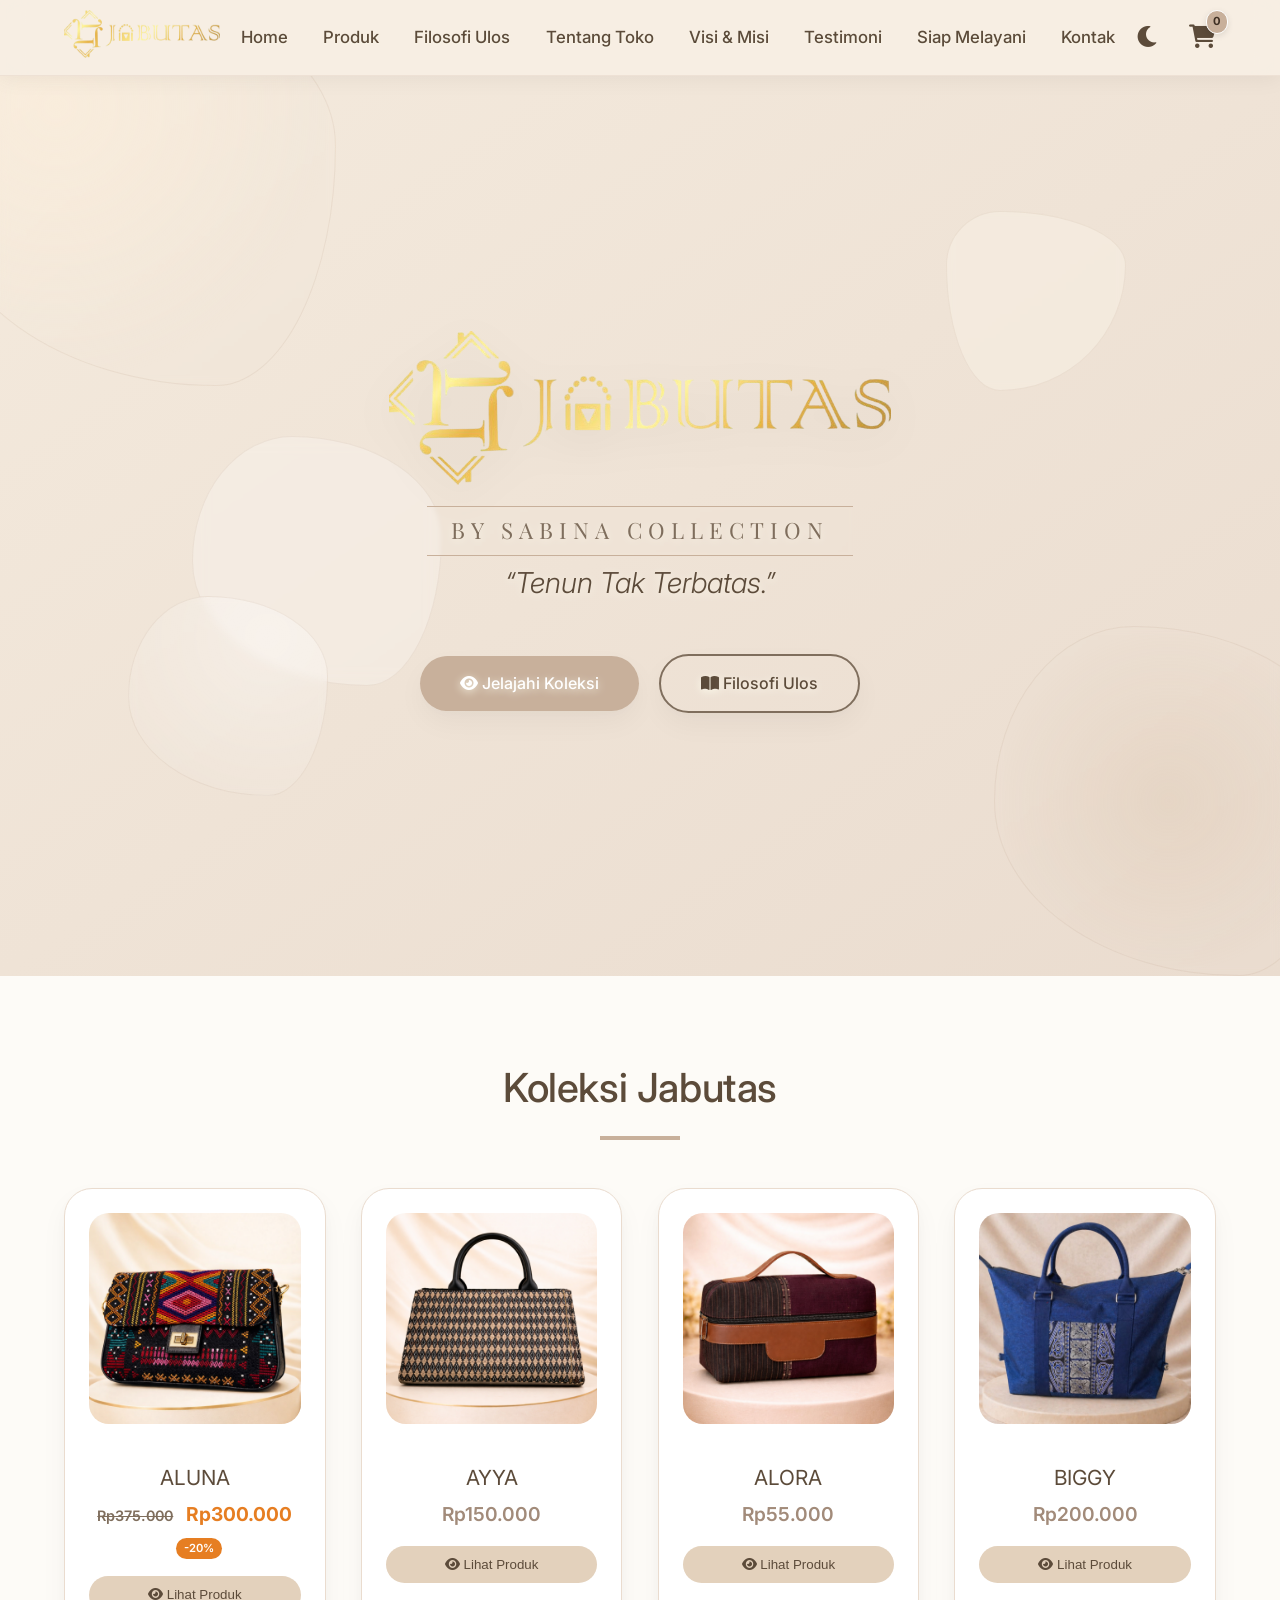
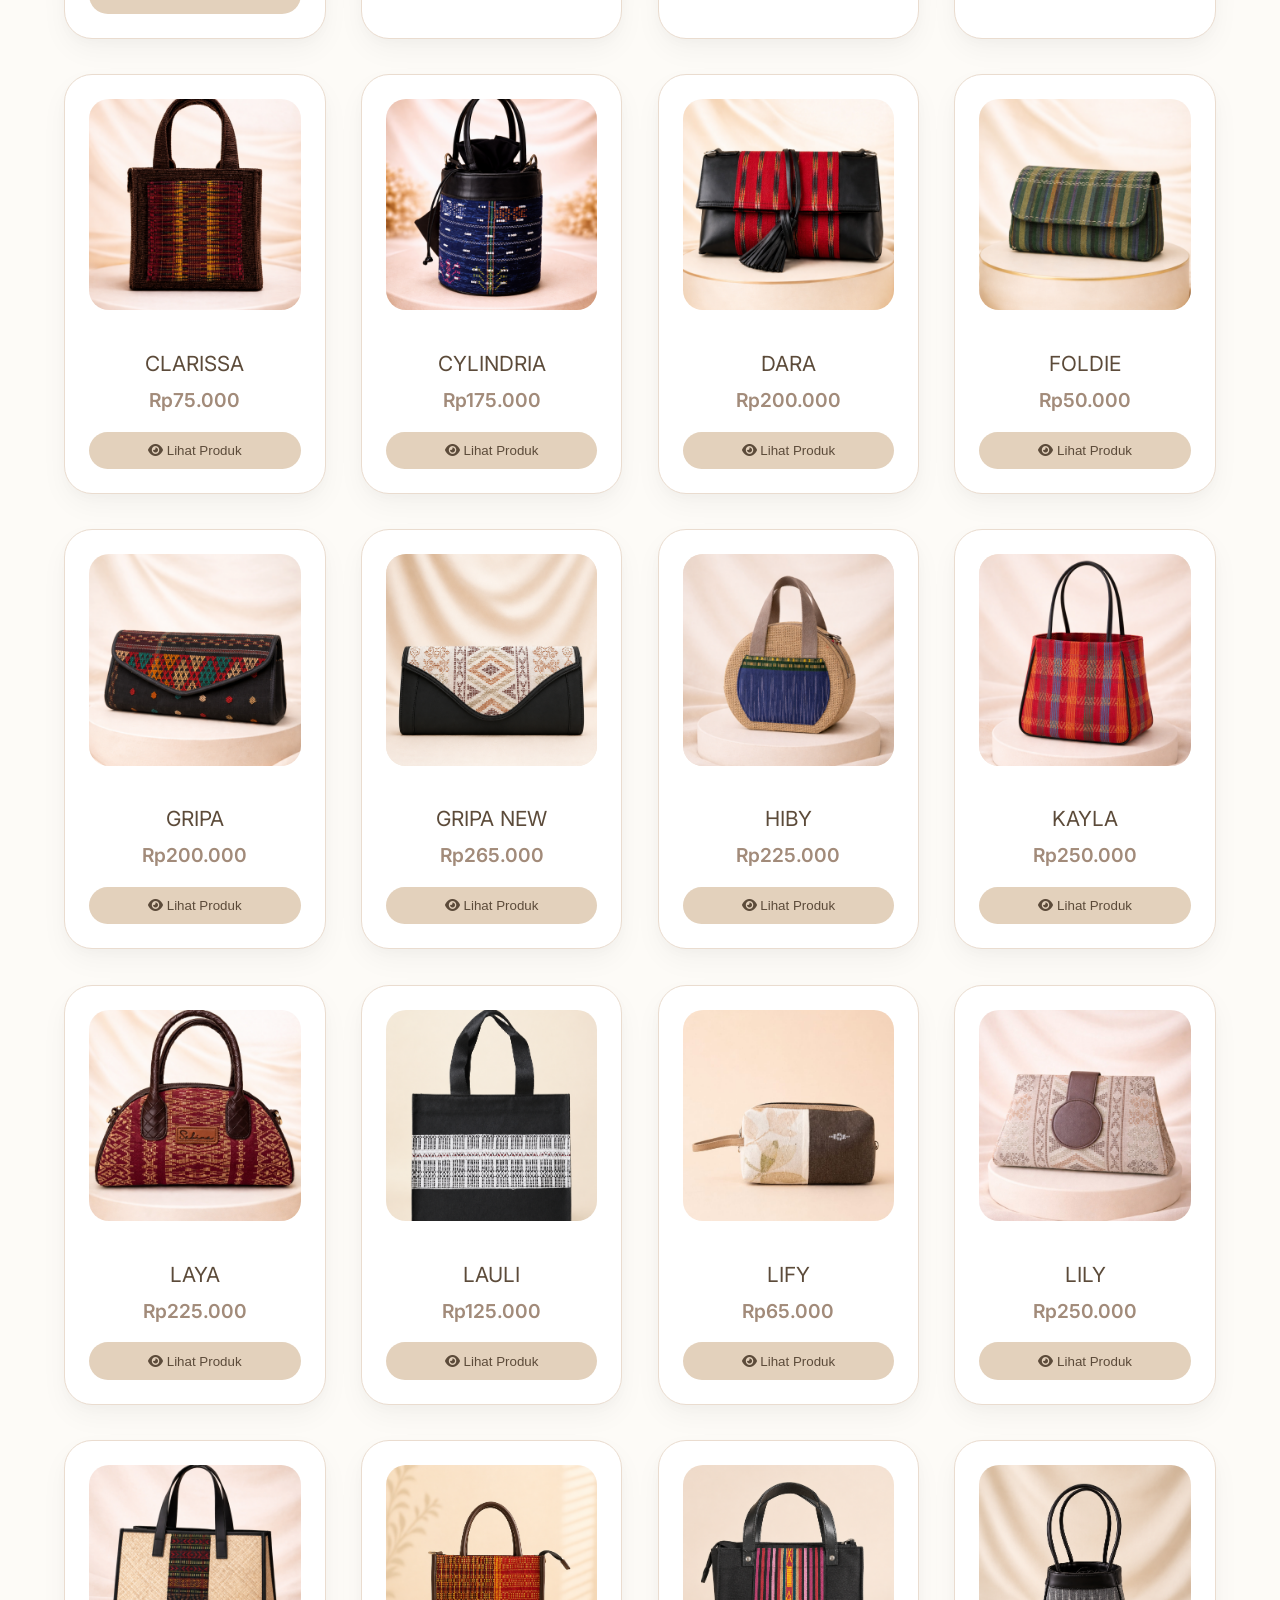
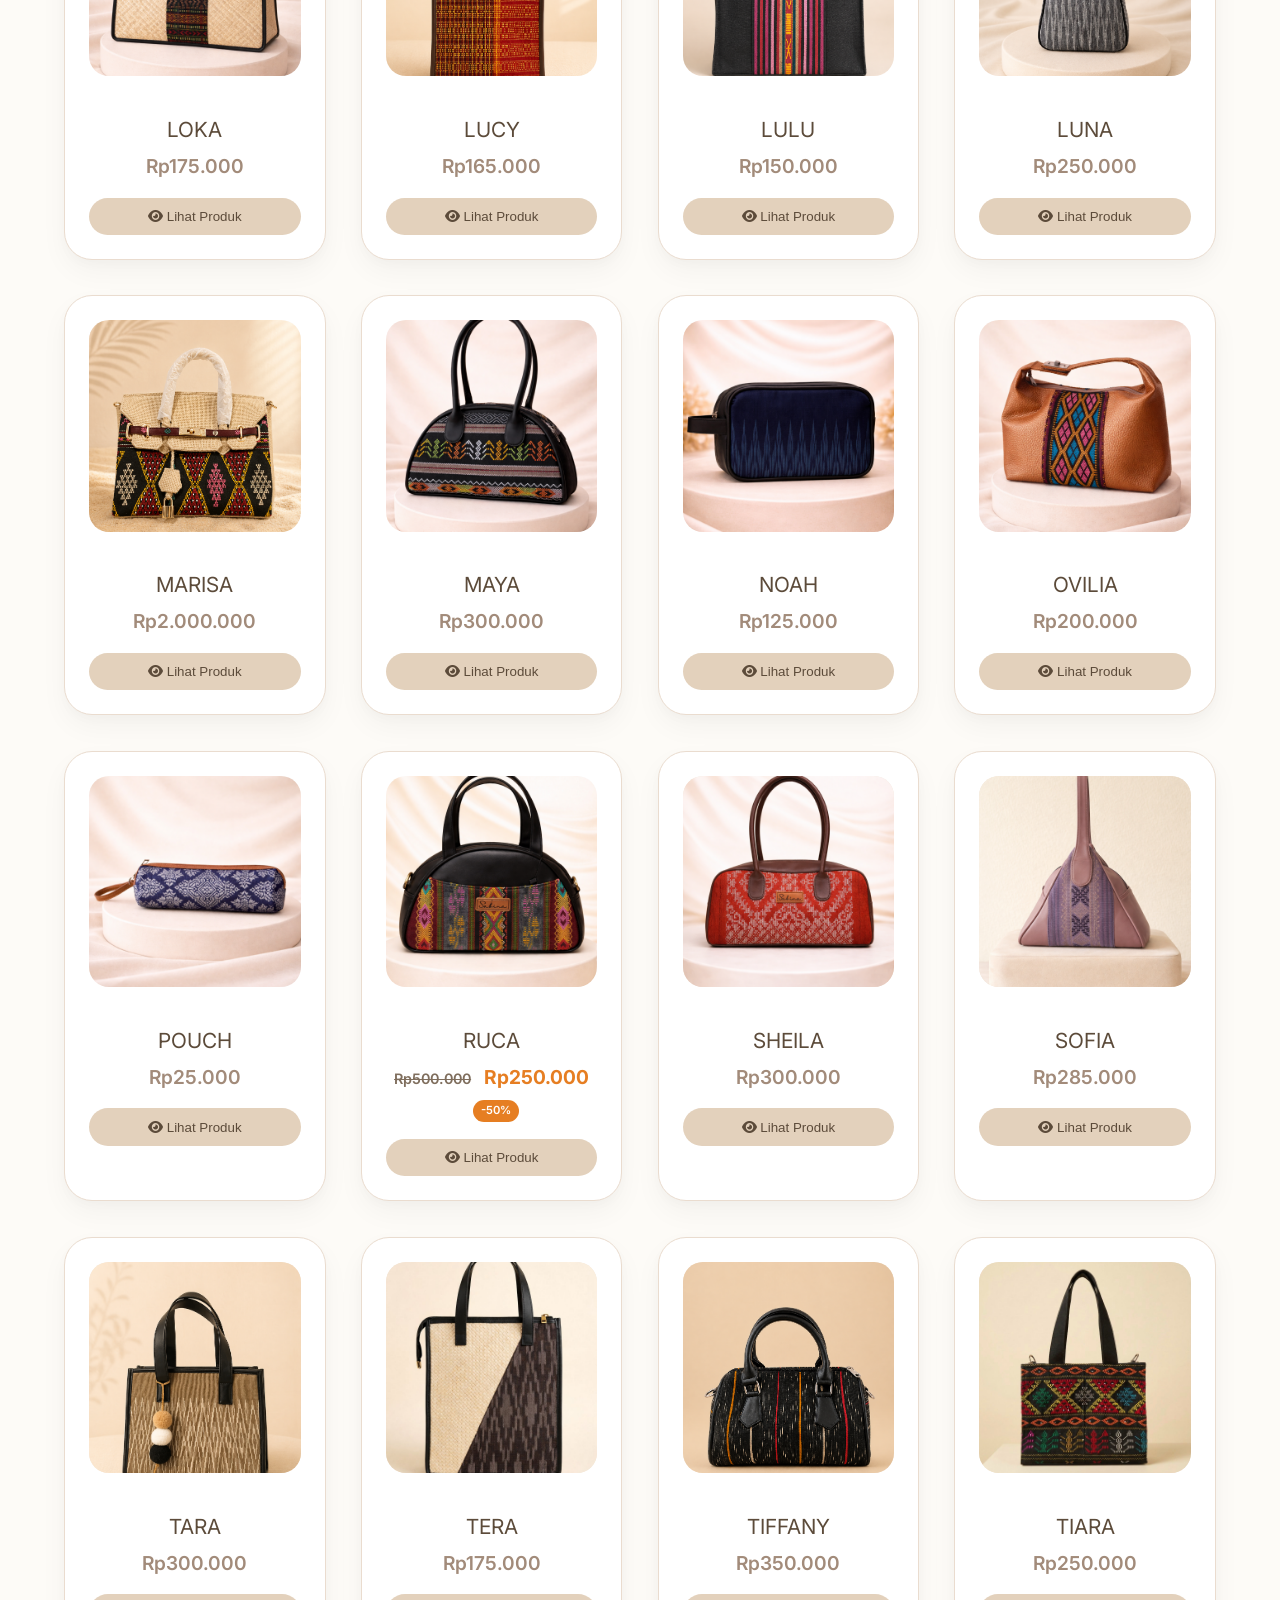
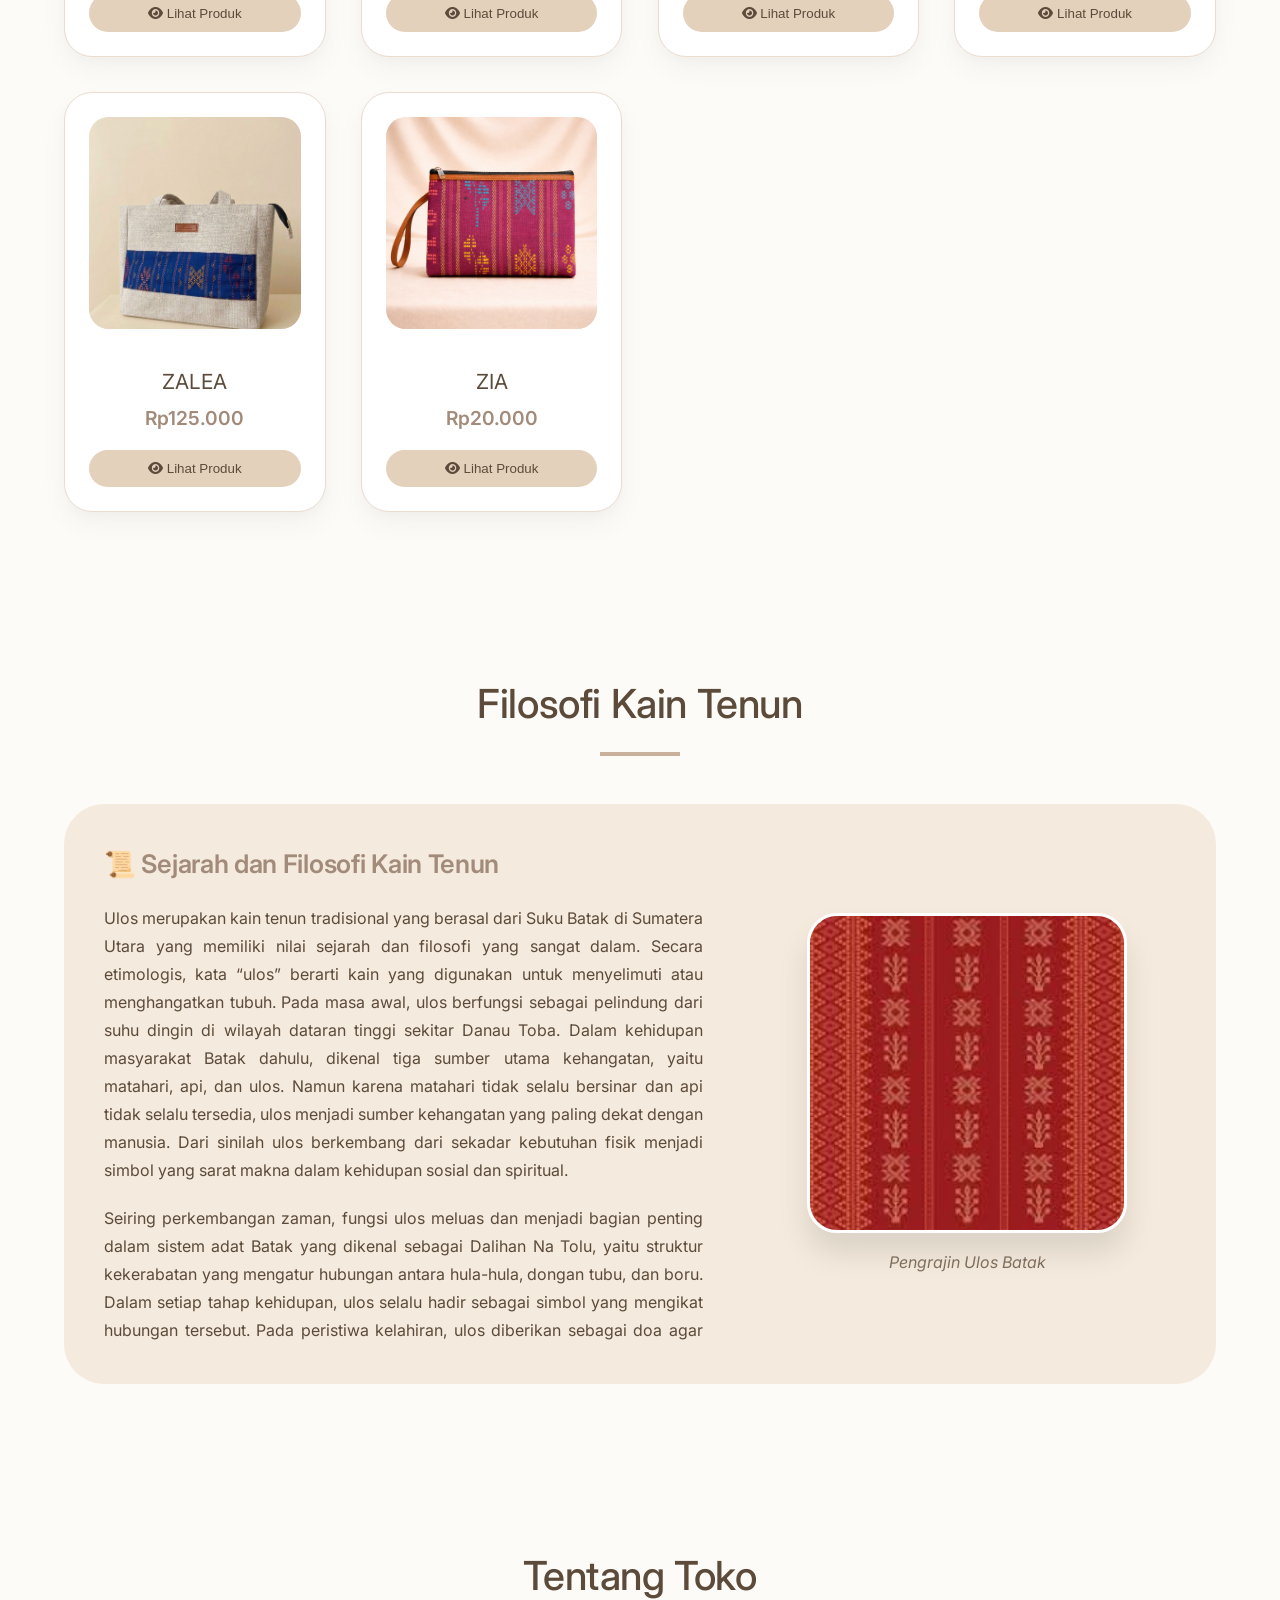
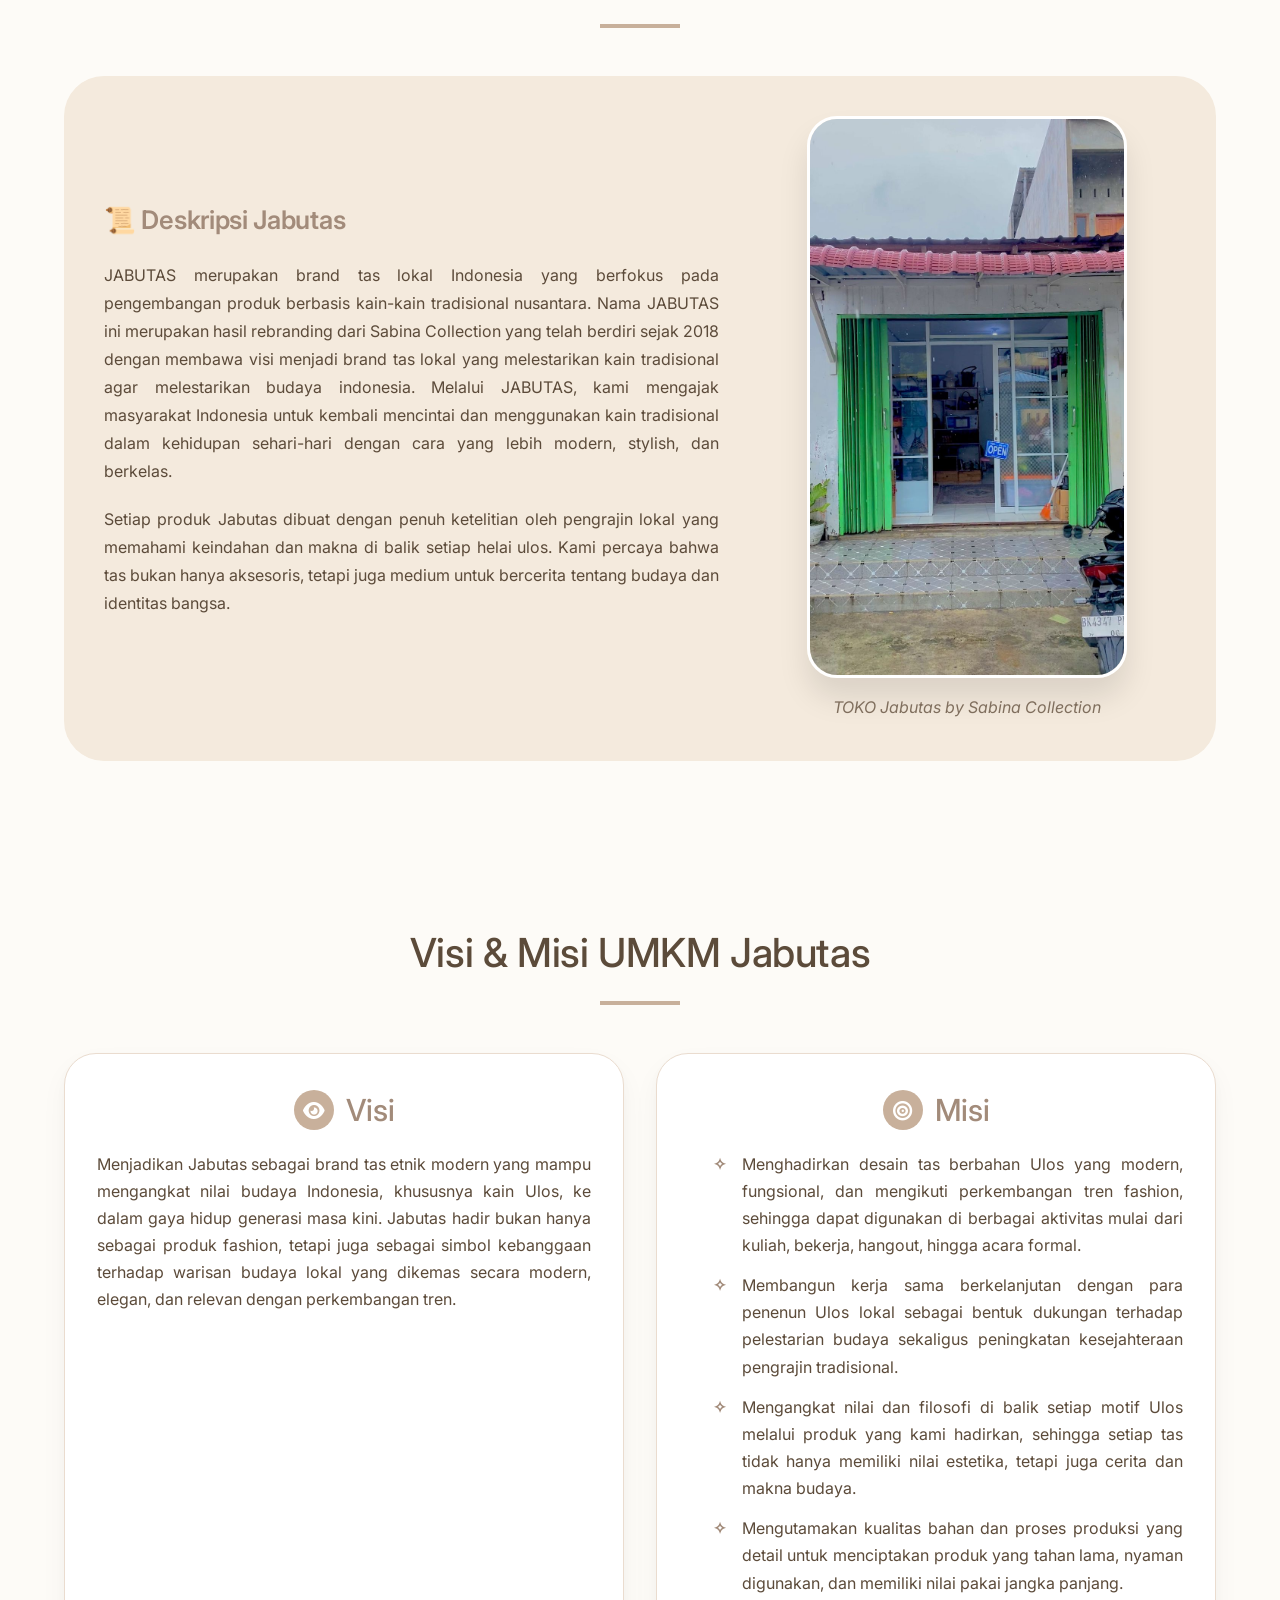
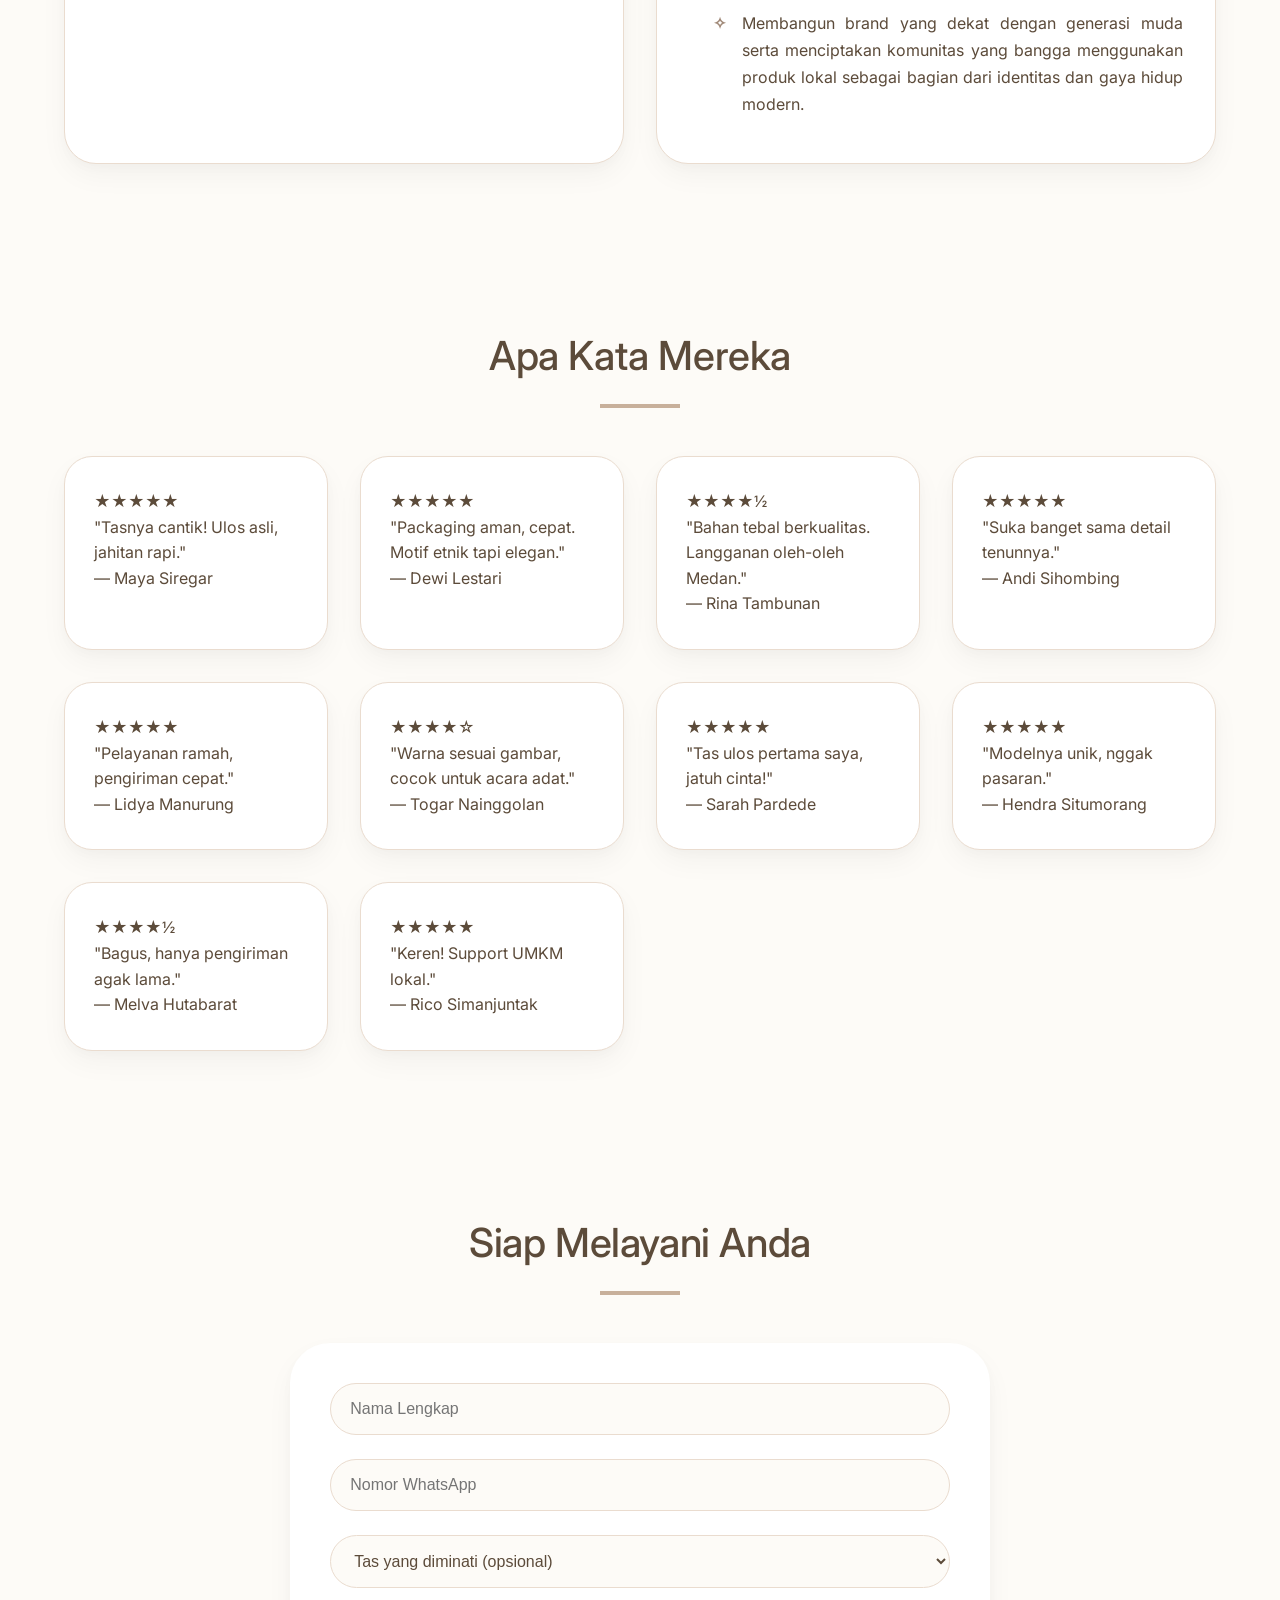
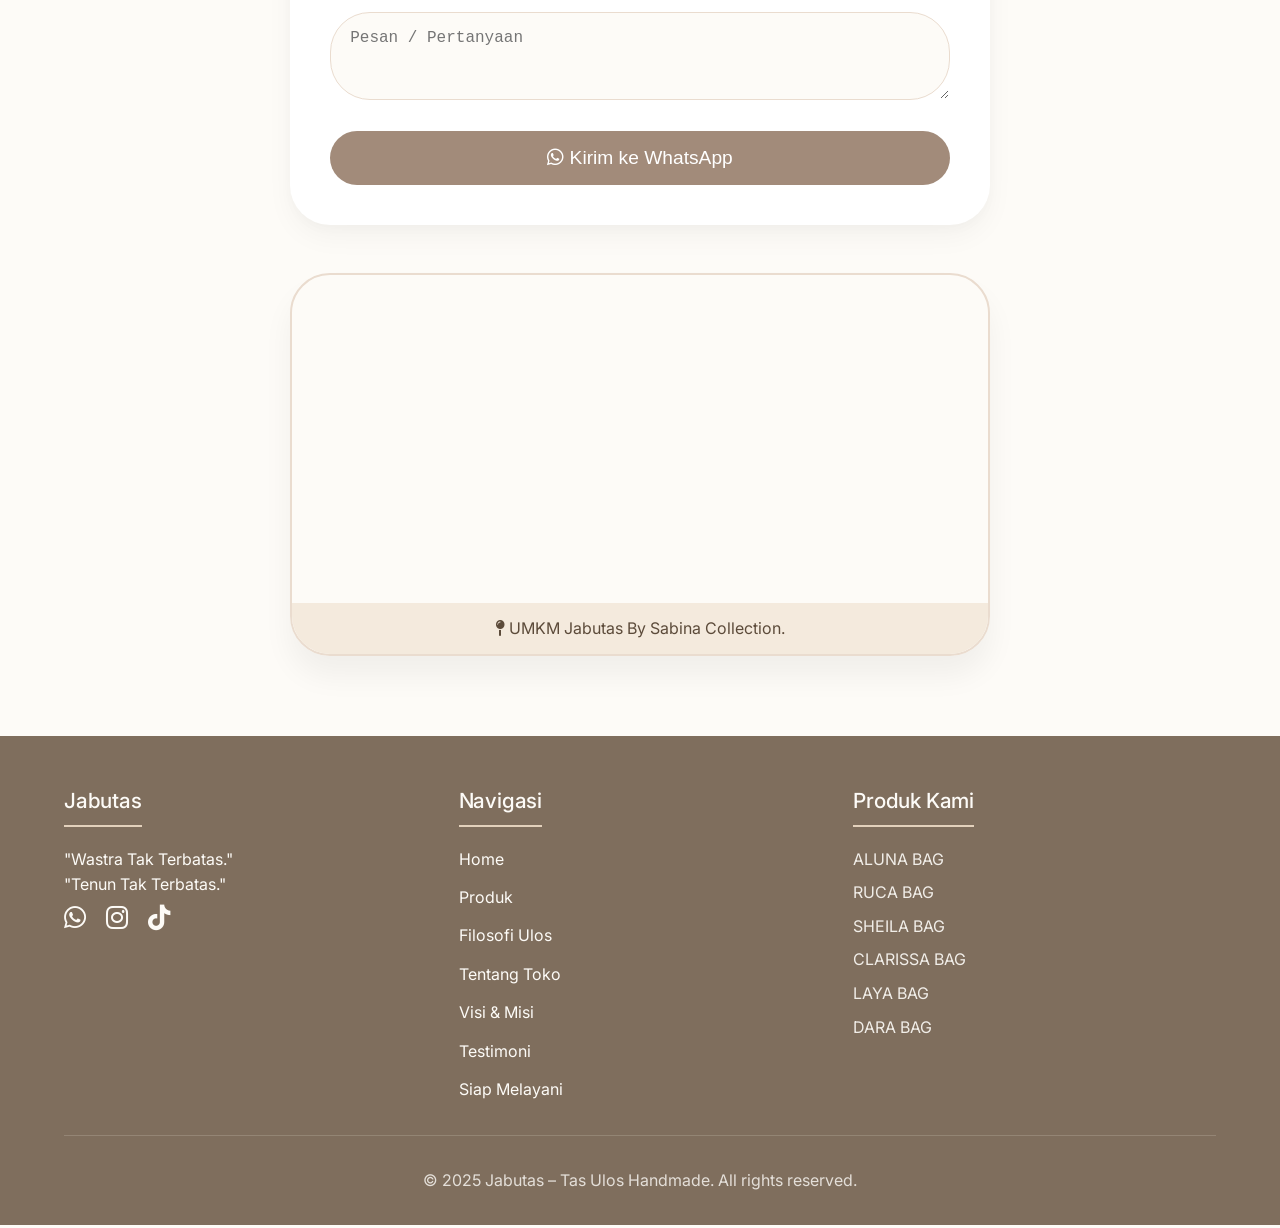
==== index.html @ 23910cba "perubahan ke2" ====
<!DOCTYPE html>
<html lang="id">
<head>
    <meta charset="UTF-8">
    <meta name="viewport" content="width=device-width, initial-scale=1.0, maximum-scale=1.0, user-scalable=yes">
    <title>Jabutas · Tas Ulos Handmade</title>
    <!-- Font Awesome & Google Font -->
    <link rel="stylesheet" href="https://cdnjs.cloudflare.com/ajax/libs/font-awesome/6.0.0-beta3/css/all.min.css">
    <link href="https://fonts.googleapis.com/css2?family=Inter:wght@300;400;500;600;700&family=Playfair+Display:ital@0;1&display=swap" rel="stylesheet">
    <link rel="stylesheet" href="style.css">
</head>
<body>


<nav class="navbar">
    <div class="logo"><img src="LogoJabutas.png" alt="Jabutas Logo" class="logo-img"></div>
    <ul class="nav-menu" id="navMenu">
        <li><a href="#home">Home</a></li>
        <li><a href="#produk">Produk</a></li>
        <li><a href="#tentang">Filosofi Ulos</a></li>
        <li><a href="#toko">Tentang Toko</a></li>
        <li><a href="#visimisi">Visi & Misi</a></li>
        <li><a href="#rating">Testimoni</a></li>
        <li><a href="#layani">Siap Melayani</a></li>
        <li><a href="#kontak">Kontak</a></li>
    </ul>
    <div class="nav-icons">
        <div class="theme-toggle" id="themeToggle"><i class="fas fa-moon"></i></div>
        <div class="cart-icon" id="cartIcon"><i class="fas fa-shopping-cart"></i><span id="cart-count">0</span></div>
        <div class="hamburger" id="hamburger"><i class="fas fa-bars"></i></div>
    </div>
</nav>

<!-- CART PANEL -->
<div class="cart-panel" id="cartPanel">
    <div class="cart-header"><h2>Keranjang</h2><button class="close-cart" id="closeCartBtn">&times;</button></div>
    <ul class="cart-items" id="cartItemsList"></ul>
    <div class="cart-total">Total: <span id="cartTotalPrice">Rp0</span></div>
    <button class="btn-wa" id="whatsappOrderBtn" style="background:#25D366; width:100%; padding:1rem; border:none; border-radius:50px; margin-top:1rem; color:white;"><i class="fab fa-whatsapp"></i> Pesan via WhatsApp</button>
</div>

<!-- MODAL -->
<div class="modal" id="productModal">
    <div class="modal-content">
        <span class="modal-close" id="closeModalBtn">&times;</span>
        <div class="gallery-container">
            <img id="modalImage" class="modal-img" src="" alt="produk">
            <button class="gallery-nav gallery-prev" id="galleryPrev"><i class="fas fa-chevron-left"></i></button>
            <button class="gallery-nav gallery-next" id="galleryNext"><i class="fas fa-chevron-right"></i></button>
        </div>
        <div class="gallery-dots" id="galleryDots"></div>
        <h3 id="modalName"></h3>
        <div id="modalPriceContainer" style="margin: 0.5rem 0 0.2rem;"></div>
        <p><i class="fas fa-tag"></i> Berkelas Tanpa Batas.</p>
        <div class="quantity-selector">
            <button class="qty-btn" id="qtyMinus"><i class="fas fa-minus"></i></button>
            <input type="number" id="modalQty" value="1" min="1" readonly>
            <button class="qty-btn" id="qtyPlus"><i class="fas fa-plus"></i></button>
        </div>
        <button class="btn" id="modalAddToCart" style="width:100%"><i class="fas fa-cart-plus"></i> Tambahkan ke Keranjang</button>
        <div class="modal-marketplace">
            <a href="#" target="_blank" class="market-icon" id="modalWa"><i class="fab fa-whatsapp"></i> WA</a>
            <a href="#" target="_blank" class="market-icon" id="modalShopee"><i class="fab fa-shopee"></i> Shopee</a>
            <a href="#" target="_blank" class="market-icon" id="modalTiktok"><i class="fab fa-tiktok"></i> TikTok</a>
        </div>
    </div>
</div>

<!-- HERO -->
<section id="home" class="hero">
    <div class="hero-bg-animation">
        <div class="floating-shape shape1"></div><div class="floating-shape shape2"></div><div class="floating-shape shape3"></div><div class="floating-shape shape4"></div><div class="floating-shape shape5"></div>
    </div>
    <div class="hero-content fade-in visible">
        <img src="LogoJabutas.png" alt="Jabutas Logo" class="hero-logo">
        <div class="hero-subtitle">BY Sabina Collection</div>
        <p>“Tenun Tak Terbatas.”</p>
        <div>
            <a href="#produk" class="btn"><i class="fas fa-eye"></i> Jelajahi Koleksi</a>
            <a href="#tentang" class="btn btn-outline"><i class="fas fa-book-open"></i> Filosofi Ulos</a>
        </div>
    </div>
</section>

<!-- PRODUK -->
<section id="produk" class="section">
    <h2 class="section-title fade-in">Koleksi Jabutas</h2>
    <div class="product-grid" id="productGrid"></div>
</section>

<!-- FILOSOFI ULOS -->
<section id="tentang" class="section">
    <h2 class="section-title fade-in">Filosofi Kain Tenun</h2>
    <div class="warisan-flex fade-in">
        <div class="warisan-text ulos-heritage">
            <h3>📜 Sejarah dan Filosofi Kain Tenun</h3>
            <p>Ulos merupakan kain tenun tradisional yang berasal dari Suku Batak di Sumatera Utara yang memiliki nilai sejarah dan filosofi yang sangat dalam. Secara etimologis, kata “ulos” berarti kain yang digunakan untuk menyelimuti atau menghangatkan tubuh. Pada masa awal, ulos berfungsi sebagai pelindung dari suhu dingin di wilayah dataran tinggi sekitar Danau Toba. Dalam kehidupan masyarakat Batak dahulu, dikenal tiga sumber utama kehangatan, yaitu matahari, api, dan ulos. Namun karena matahari tidak selalu bersinar dan api tidak selalu tersedia, ulos menjadi sumber kehangatan yang paling dekat dengan manusia. Dari sinilah ulos berkembang dari sekadar kebutuhan fisik menjadi simbol yang sarat makna dalam kehidupan sosial dan spiritual.</p>
            <p>Seiring perkembangan zaman, fungsi ulos meluas dan menjadi bagian penting dalam sistem adat Batak yang dikenal sebagai Dalihan Na Tolu, yaitu struktur kekerabatan yang mengatur hubungan antara hula-hula, dongan tubu, dan boru. Dalam setiap tahap kehidupan, ulos selalu hadir sebagai simbol yang mengikat hubungan tersebut. Pada peristiwa kelahiran, ulos diberikan sebagai doa agar bayi tumbuh sehat dan panjang umur. Dalam pernikahan, ulos menjadi lambang restu dan harapan akan kehidupan rumah tangga yang harmonis. Sementara dalam upacara kematian, ulos digunakan sebagai bentuk penghormatan terakhir sekaligus simbol perpisahan. Dengan demikian, ulos tidak hanya menjadi benda, tetapi juga media komunikasi nilai-nilai adat yang diwariskan secara turun-temurun.</p>
            <p>Filosofi utama ulos terletak pada makna kehangatan, kasih sayang, dan perlindungan. Ulos tidak hanya menghangatkan tubuh secara fisik, tetapi juga melambangkan kehangatan batin berupa cinta, perhatian, dan dukungan dari keluarga maupun komunitas. Hal ini terlihat jelas dalam tradisi “mangulosi”, yaitu pemberian ulos kepada seseorang sebagai tanda berkat dan restu. Dalam praktiknya, mangulosi tidak dilakukan secara sembarangan, melainkan mengikuti aturan adat yang ketat, di mana pemberian ulos umumnya dilakukan oleh pihak yang memiliki kedudukan lebih tinggi kepada yang lebih rendah. Proses ini menegaskan bahwa ulos juga berfungsi sebagai simbol penghormatan dan keteraturan sosial dalam masyarakat Batak.</p>
            <p>Selain itu, setiap jenis ulos memiliki makna filosofis yang berbeda, tergantung pada motif, warna, dan penggunaannya. Misalnya, Ulos Ragidup melambangkan kehidupan yang sejahtera dan kebahagiaan, Ulos Sibolang sering digunakan dalam suasana duka dan mencerminkan keteguhan hati, sementara Ulos Mangiring mengandung harapan akan kelangsungan keturunan. Motif seperti Bintang Maratur menggambarkan keteraturan dan keharmonisan dalam kehidupan keluarga. Warna-warna yang digunakan dalam ulos juga memiliki arti tersendiri, seperti merah yang melambangkan keberanian dan kekuatan, hitam yang mencerminkan kewibawaan dan keteguhan, serta putih yang melambangkan kesucian dan kejujuran.</p>
            <p>Lebih dari itu, ulos juga memiliki nilai spiritual yang kuat. Dalam kepercayaan tradisional masyarakat Batak, ulos dipercaya mengandung doa dan energi positif dari pembuat serta pemberinya. Oleh karena itu, ulos sering dianggap sebagai simbol perlindungan dan berkat dalam kehidupan. Hingga saat ini, meskipun ulos telah berkembang menjadi bagian dari industri kreatif seperti fashion dan produk modern lainnya, nilai-nilai filosofis yang terkandung di dalamnya tetap menjadi inti yang tidak terpisahkan. Ulos bukan sekadar kain, melainkan representasi identitas budaya, media penyampai kasih, serta warisan leluhur yang terus hidup dan relevan di tengah perubahan zaman.</p>
        </div>
        <div class="warisan-image">
            <img src="GambarUlos.jpg" alt="Tenun Ulos tradisional" loading="lazy">
            <p style="margin-top: 10px; font-style:italic; color:var(--text-secondary);">Pengrajin Ulos Batak</p>
        </div>
    </div>
</section>

<!-- TENTANG TOKO -->
<section id="toko" class="section">
    <h2 class="section-title fade-in">Tentang Toko</h2>
    <div class="warisan-flex fade-in">
        <div class="warisan-text">
            <h3>📜 Deskripsi Jabutas</h3>
            <p>JABUTAS merupakan brand tas lokal Indonesia yang berfokus pada pengembangan produk berbasis kain-kain tradisional nusantara. Nama JABUTAS ini merupakan hasil rebranding dari Sabina Collection yang telah berdiri sejak 2018 dengan membawa visi menjadi brand tas lokal yang melestarikan kain tradisional agar melestarikan budaya indonesia. Melalui JABUTAS, kami mengajak masyarakat Indonesia untuk kembali mencintai dan menggunakan kain tradisional dalam kehidupan sehari-hari dengan cara yang lebih modern, stylish, dan berkelas.</p>
            <p>Setiap produk Jabutas dibuat dengan penuh ketelitian oleh pengrajin lokal yang memahami keindahan dan makna di balik setiap helai ulos. Kami percaya bahwa tas bukan hanya aksesoris, tetapi juga medium untuk bercerita tentang budaya dan identitas bangsa.</p>
        </div>
        <div class="warisan-image">
            <img src="toko.jpeg" alt="Suasana Toko Jabutas" loading="lazy">
            <p style="margin-top: 10px; font-style:italic; color:var(--text-secondary);">TOKO Jabutas by Sabina Collection</p>
        </div>
    </div>
</section>

<!-- VISI & MISI (desain baru) -->
<section id="visimisi" class="section">
    <h2 class="section-title fade-in">Visi & Misi UMKM Jabutas</h2>
    <div class="visi-misi-grid fade-in">
        <div class="visi-card">
            <h3><i class="fas fa-eye"></i> Visi</h3>
            <p>Menjadikan Jabutas sebagai brand tas etnik modern yang mampu mengangkat nilai budaya Indonesia, khususnya kain Ulos, ke dalam gaya hidup generasi masa kini. Jabutas hadir bukan hanya sebagai produk fashion, tetapi juga sebagai simbol kebanggaan terhadap warisan budaya lokal yang dikemas secara modern, elegan, dan relevan dengan perkembangan tren.</p>
        </div>
        <div class="misi-card">
            <h3><i class="fas fa-bullseye"></i> Misi</h3>
            <ul>
                <li>Menghadirkan desain tas berbahan Ulos yang modern, fungsional, dan mengikuti perkembangan tren fashion, sehingga dapat digunakan di berbagai aktivitas mulai dari kuliah, bekerja, hangout, hingga acara formal.</li>
                <li>Membangun kerja sama berkelanjutan dengan para penenun Ulos lokal sebagai bentuk dukungan terhadap pelestarian budaya sekaligus peningkatan kesejahteraan pengrajin tradisional.</li>
                <li>Mengangkat nilai dan filosofi di balik setiap motif Ulos melalui produk yang kami hadirkan, sehingga setiap tas tidak hanya memiliki nilai estetika, tetapi juga cerita dan makna budaya.</li>
                <li>Mengutamakan kualitas bahan dan proses produksi yang detail untuk menciptakan produk yang tahan lama, nyaman digunakan, dan memiliki nilai pakai jangka panjang.</li>
                <li>Membangun brand yang dekat dengan generasi muda serta menciptakan komunitas yang bangga menggunakan produk lokal sebagai bagian dari identitas dan gaya hidup modern.</li>
            </ul>
        </div>
    </div>
</section>

<!-- TESTIMONI -->
<section id="rating" class="section">
    <h2 class="section-title fade-in">Apa Kata Mereka</h2>
    <div class="testimonial-grid fade-in">
        <div class="testi-card"><div class="testi-stars">★★★★★</div><p class="testi-text">"Tasnya cantik! Ulos asli, jahitan rapi."</p><p class="testi-author">— Maya Siregar</p></div>
        <div class="testi-card"><div class="testi-stars">★★★★★</div><p class="testi-text">"Packaging aman, cepat. Motif etnik tapi elegan."</p><p class="testi-author">— Dewi Lestari</p></div>
        <div class="testi-card"><div class="testi-stars">★★★★½</div><p class="testi-text">"Bahan tebal berkualitas. Langganan oleh-oleh Medan."</p><p class="testi-author">— Rina Tambunan</p></div>
        <div class="testi-card"><div class="testi-stars">★★★★★</div><p class="testi-text">"Suka banget sama detail tenunnya."</p><p class="testi-author">— Andi Sihombing</p></div>
        <div class="testi-card"><div class="testi-stars">★★★★★</div><p class="testi-text">"Pelayanan ramah, pengiriman cepat."</p><p class="testi-author">— Lidya Manurung</p></div>
        <div class="testi-card"><div class="testi-stars">★★★★☆</div><p class="testi-text">"Warna sesuai gambar, cocok untuk acara adat."</p><p class="testi-author">— Togar Nainggolan</p></div>
        <div class="testi-card"><div class="testi-stars">★★★★★</div><p class="testi-text">"Tas ulos pertama saya, jatuh cinta!"</p><p class="testi-author">— Sarah Pardede</p></div>
        <div class="testi-card"><div class="testi-stars">★★★★★</div><p class="testi-text">"Modelnya unik, nggak pasaran."</p><p class="testi-author">— Hendra Situmorang</p></div>
        <div class="testi-card"><div class="testi-stars">★★★★½</div><p class="testi-text">"Bagus, hanya pengiriman agak lama."</p><p class="testi-author">— Melva Hutabarat</p></div>
        <div class="testi-card"><div class="testi-stars">★★★★★</div><p class="testi-text">"Keren! Support UMKM lokal."</p><p class="testi-author">— Rico Simanjuntak</p></div>
    </div>
</section>

<!-- SIAP MELAYANI + MAP -->
<section id="layani" class="section">
    <h2 class="section-title fade-in">Siap Melayani Anda</h2>
    <div class="contact-form fade-in">
        <form id="serviceForm">
            <div class="form-group"><input type="text" id="fullName" placeholder="Nama Lengkap" required></div>
            <div class="form-group"><input type="tel" id="waNumber" placeholder="Nomor WhatsApp" required></div>
            <div class="form-group">
                <select id="interestedTas">
                    <option>Tas yang diminati (opsional)</option>
                    <option>ALUNA</option><option>AYYA</option><option>ALORA</option><option>BIGGY</option><option>CLARISSA</option><option>CYLINDRIA</option><option>DARA</option><option>FOLDIE</option><option>GRIPA</option><option>GRIPA NEW</option><option>HIBY</option><option>KAYLA</option><option>LAYA</option><option>LAULI</option><option>LIFY</option><option>LILY</option><option>LOKA</option><option>LUCY</option><option>LULU</option><option>LUNA</option><option>NOAH</option><option>OVILIA</option><option>POUCH</option><option>RUCA</option><option>SHEILA</option><option>SOFIA</option><option>TARA</option><option>TERA</option><option>TIFFANY</option><option>TIARA</option><option>ZALEA</option><option>ZIA</option><option>CUSTOM</option>
                </select>
            </div>
            <div class="form-group"><textarea id="message" rows="3" placeholder="Pesan / Pertanyaan"></textarea></div>
            <button type="button" class="btn-submit" id="sendServiceWA"><i class="fab fa-whatsapp"></i> Kirim ke WhatsApp</button>
        </form>
    </div>
    <div class="map-container fade-in">
        <iframe src="https://www.google.com/maps/embed?pb=!1m18!1m12!1m3!1d3982.098819512021!2d98.6978558747322!3d3.56472249640946!2m3!1f0!2f0!3f0!3m2!1i1024!2i768!4f13.1!3m3!1m2!1s0x30312e635dbedb33%3A0x4c3c3d56a9e543b5!2sSabina%20Collection%20-%20Medan!5e0!3m2!1sid!2sid!4v1776177229133!5m2!1sid!2sid" width="600" height="450" style="border:0;" allowfullscreen="" loading="lazy" referrerpolicy="no-referrer-when-downgrade"></iframe>
        <div class="map-caption"><i class="fas fa-map-pin"></i> UMKM Jabutas By Sabina Collection.</div>
    </div>
</section>

<!-- FOOTER -->
<footer class="footer" id="kontak">
    <div class="footer-grid">
        <div class="footer-col">
            <h3>Jabutas</h3>
            <div class="footer-slogan">"Wastra Tak Terbatas."</div>
            <div class="footer-slogan">"Tenun Tak Terbatas."</div>
            <div class="footer-social">
                <a href="https://wa.me/628127392635" target="_blank" rel="noopener noreferrer"><i class="fab fa-whatsapp"></i></a>
                <a href="https://www.instagram.com/sabina.collection?igsh=NzNya204MWFpbnFw" target="_blank" rel="noopener noreferrer"><i class="fab fa-instagram"></i></a>
                <a href="https://www.tiktok.com/@sabina.collection?_r=1&_t=ZS-95X8nxxV3EA" target="_blank" rel="noopener noreferrer"><i class="fab fa-tiktok"></i></a>
            </div>
        </div>
        <div class="footer-col">
            <h3>Navigasi</h3>
            <div class="footer-nav-vertical">
                <a href="#home">Home</a>
                <a href="#produk">Produk</a>
                <a href="#tentang">Filosofi Ulos</a>
                <a href="#toko">Tentang Toko</a>
                <a href="#visimisi">Visi & Misi</a>
                <a href="#rating">Testimoni</a>
                <a href="#layani">Siap Melayani</a>
            </div>
        </div>
        <div class="footer-col">
            <h3>Produk Kami</h3>
            <div class="footer-products">
                <span>ALUNA BAG</span>
                <span>RUCA BAG</span>
                <span>SHEILA BAG</span>
                <span>CLARISSA BAG</span>
                <span>LAYA BAG</span>
                <span>DARA BAG</span>
                
            </div>
        </div>
    </div>
    <div class="copyright">©️ 2025 Jabutas – Tas Ulos Handmade. All rights reserved.</div>
</footer>

<button class="scroll-top" id="scrollTop"><i class="fas fa-arrow-up"></i></button>
<script src="script.js"></script>
</body>
</html>
---- style.css ----
* { margin: 0; padding: 0; box-sizing: border-box; }

        :root {
            --bg-primary: #FDFBF7;
            --bg-secondary: #F4EADD;
            --accent-light: #E3D1BC;
            --accent-mid: #C8B09B;
            --accent-dark: #A28B7A;
            --text-primary: #5C4B3A;
            --text-secondary: #7F6E5D;
            --white: #FFFFFF;
            --card-bg: #FFFFFF;
            --border-light: #EADCCF;
            --shadow: 0 12px 28px rgba(0,0,0,0.04), 0 4px 12px rgba(0,0,0,0.02);
            --transition: all 0.3s cubic-bezier(0.25, 0.46, 0.45, 0.94);
        }

        body.dark {
            --bg-primary: #2E2A25;
            --bg-secondary: #3F3932;
            --accent-light: #5F5345;
            --accent-mid: #8B7A68;
            --accent-dark: #B6A48E;
            --text-primary: #F2E7DA;
            --text-secondary: #D6C8B8;
            --white: #3F3932;
            --card-bg: #3F3932;
            --border-light: #5A5045;
        }

        body {
            font-family: 'Inter', 'Segoe UI', sans-serif;
            background-color: var(--bg-primary);
            color: var(--text-primary);
            line-height: 1.6;
            scroll-behavior: smooth;
            transition: background-color 0.3s, color 0.3s;
        }

        h1, h2, h3 { font-weight: 500; letter-spacing: -0.01em; }

        .navbar {
            position: sticky; top: 0; z-index: 1000;
            display: flex; align-items: center; justify-content: space-between;
            background-color: rgba(244, 234, 221, 0.75);
            backdrop-filter: blur(12px);
            -webkit-backdrop-filter: blur(12px);
            padding: 0.6rem 5%;
            box-shadow: 0 4px 20px rgba(0,0,0,0.05);
            border-bottom: 1px solid rgba(200, 176, 155, 0.2);
            transition: var(--transition);
        }
        body.dark .navbar {
            background-color: rgba(63, 57, 50, 0.8);
        }
        .logo-img { height: 48px; width: auto; border-radius: 12px; }
        .nav-menu { display: flex; list-style: none; gap: 2.2rem; }
        .nav-menu li a {
            color: var(--text-primary); 
            text-decoration: none; font-size: 1.05rem;
            padding-bottom: 6px; border-bottom: 2px solid transparent;
            transition: var(--transition);
            font-weight: 500;
            text-shadow: 0 1px 2px rgba(255,255,240,0.5);
        }
        .nav-menu li a:hover { border-bottom-color: var(--accent-mid); color: var(--accent-dark); }
        .nav-icons { display: flex; align-items: center; gap: 1.8rem; position: relative; }
        .cart-icon, .theme-toggle { font-size: 1.5rem; cursor: pointer; color: var(--text-primary); position: relative; }
        #cart-count {
            position: absolute; top: -8px; right: -12px;
            background: #C8B09B; color: #3E2F23;
            font-size: 0.7rem; font-weight: bold; padding: 2px 6px;
            border-radius: 30px; min-width: 20px; text-align: center;
            box-shadow: 0 2px 6px rgba(0,0,0,0.1);
            border: 1px solid white;
        }
        .hamburger { display: none; font-size: 1.8rem; cursor: pointer; color: var(--text-primary); }

        .hero {
            position: relative; display: flex; align-items: center; justify-content: center;
            text-align: center; min-height: 100vh;
            background: linear-gradient(145deg, #F4EADD 0%, #EADCCF 100%);
            overflow: hidden; isolation: isolate;
        }
        .hero-bg-animation { position: absolute; inset: 0; z-index: 0; }
        .floating-shape {
            position: absolute; background: rgba(255, 250, 240, 0.3);
            border-radius: 40% 60% 30% 70% / 50% 40% 60% 50%;
            backdrop-filter: blur(4px); border: 1px solid rgba(200,176,155,0.2);
            animation: floatMorph 18s infinite alternate ease-in-out;
        }
        .shape1 { width: 400px; height: 400px; top: -10%; left: -5%; animation-duration: 22s; background: radial-gradient(circle at 30% 30%, rgba(255,240,220,0.5), transparent 70%); }
        .shape2 { width: 350px; height: 350px; bottom: 0; right: -5%; animation-duration: 25s; background: radial-gradient(circle, rgba(210,180,150,0.2) 0%, transparent 70%); }
        .shape3 { width: 250px; height: 250px; top: 40%; left: 15%; animation-duration: 20s; background: rgba(255,255,255,0.25); backdrop-filter: blur(8px); }
        .shape4 { width: 200px; height: 200px; bottom: 20%; left: 10%; animation-duration: 28s; background: radial-gradient(circle at 70% 20%, #ffffff60, transparent); }
        .shape5 { width: 180px; height: 180px; top: 15%; right: 12%; animation-duration: 15s; border-radius: 30% 70% 70% 30% / 30% 30% 70% 70%; }
        @keyframes floatMorph {
            0% { transform: translate(0, 0) rotate(0deg) scale(1); border-radius: 40% 60% 30% 70% / 50% 40% 60% 50%; }
            33% { transform: translate(30px, -25px) rotate(8deg) scale(1.05); }
            66% { transform: translate(-20px, 35px) rotate(-6deg) scale(0.98); }
            100% { transform: translate(15px, -15px) rotate(5deg) scale(1.02); }
        }
        .hero-content { position: relative; z-index: 10; max-width: 900px; padding: 2rem 5%; color: #5C4B3A; text-shadow: 0 2px 8px rgba(255,255,240,0.8); }
        .hero-logo { max-width: 100%; width: 65%; margin-bottom: 0.8rem; filter: drop-shadow(0 12px 20px rgba(0,0,0,0.08)); border-radius: 30px; animation: softGlow 4s infinite alternate; }
        @keyframes softGlow { 0% { filter: drop-shadow(0 8px 16px rgba(0,0,0,0.05)); } 100% { filter: drop-shadow(0 12px 28px rgba(168,139,115,0.25)); } }
        
        .hero-subtitle {
            font-family: 'Playfair Display', serif;
            font-size: 1.4rem;
            letter-spacing: 6px;
            text-transform: uppercase;
            margin-bottom: 0.25rem;
            font-weight: 300;
            color: #7F6E5D;
            border-top: 1px solid #C8B09B;
            border-bottom: 1px solid #C8B09B;
            display: inline-block;
            padding: 0.4rem 1.5rem;
            backdrop-filter: blur(2px);
        }
        .hero .brand-name { font-size: 5rem; font-weight: 700; margin: 0.5rem 0 0.8rem; line-height: 1.2; color: #5C4B3A; }
        .hero p { font-size: 1.8rem; margin-bottom: 2.5rem; font-style: italic; font-weight: 300; }

        .btn {
            display: inline-block; background-color: var(--accent-mid);
            color: white; padding: 0.9rem 2.5rem; border-radius: 40px;
            font-weight: 500; text-decoration: none; border: none;
            transition: var(--transition); box-shadow: var(--shadow); cursor: pointer;
            margin: 0.5rem;
        }
        .btn-outline { background: transparent; border: 2px solid #7F6E5D; color: #5C4B3A; }
        .btn:hover { background-color: var(--accent-dark); transform: translateY(-4px); color: white; }

        .section { padding: 5rem 5%; }
        .section-title { font-size: 2.5rem; margin-bottom: 3rem; text-align: center; color: var(--text-primary); }
        .section-title::after { content: ''; display: block; width: 80px; height: 4px; background: var(--accent-mid); margin: 1rem auto 0; }

        .product-grid { display: grid; grid-template-columns: repeat(auto-fit, minmax(260px, 1fr)); gap: 2.2rem; }
        .product-card { background: var(--card-bg); border-radius: 28px; padding: 1.5rem; box-shadow: var(--shadow); transition: var(--transition); text-align: center; border: 1px solid var(--border-light); }
        .product-card:hover { transform: translateY(-8px); border-color: var(--accent-mid); }
        .product-img { width: 100%; aspect-ratio: 1/1; object-fit: cover; border-radius: 20px; margin-bottom: 1rem; background: var(--bg-secondary); }
        .product-name { font-size: 1.3rem; margin: 0.8rem 0 0.3rem; }
        .product-price { font-size: 1.2rem; color: var(--accent-dark); font-weight: 600; margin-bottom: 1rem; }
        .price-original { text-decoration: line-through; font-size: 0.9rem; color: var(--text-secondary); margin-right: 8px; }
        .price-discount { color: #e67e22; font-weight: bold; }
        .discount-badge { background: #e67e22; color: white; font-size: 0.7rem; border-radius: 30px; padding: 2px 8px; display: inline-block; margin-left: 8px; }
        .btn-card { background: var(--accent-light); color: var(--text-primary); border: none; padding: 0.7rem 1.2rem; border-radius: 40px; font-weight: 500; cursor: pointer; width: 100%; transition: var(--transition); }
        .btn-card:hover { background: var(--accent-mid); color: white; }

        /* Modal */
        .modal { display: none; position: fixed; top: 0; left: 0; width: 100%; height: 100%; background: rgba(0,0,0,0.2); backdrop-filter: blur(3px); z-index: 3000; align-items: center; justify-content: center; }
        .modal.active { display: flex; }
        .modal-content { background: var(--card-bg); max-width: 500px; width: 90%; border-radius: 40px; padding: 2rem; position: relative; }
        .modal-close { position: absolute; top: 20px; right: 20px; font-size: 1.8rem; cursor: pointer; color: var(--text-primary); }
        
        .gallery-container { position: relative; }
        .modal-img { width: 100%; border-radius: 24px; margin-bottom: 0.5rem; max-height: 220px; object-fit: cover; }
        .gallery-nav { position: absolute; top: 50%; transform: translateY(-50%); background: rgba(0,0,0,0.5); color: white; border: none; width: 32px; height: 32px; border-radius: 50%; cursor: pointer; font-size: 1rem; display: flex; align-items: center; justify-content: center; transition: 0.2s; z-index: 10; }
        .gallery-nav:hover { background: var(--accent-mid); }
        .gallery-prev { left: 8px; }
        .gallery-next { right: 8px; }
        .gallery-dots { display: flex; justify-content: center; gap: 8px; margin: 8px 0 12px; }
        .dot { width: 8px; height: 8px; background: var(--accent-light); border-radius: 50%; cursor: pointer; transition: 0.2s; }
        .dot.active { background: var(--accent-dark); transform: scale(1.3); }
        
        .quantity-selector { display: flex; align-items: center; justify-content: center; gap: 1.2rem; margin: 1.8rem 0; background: var(--bg-secondary); padding: 0.5rem 1rem; border-radius: 60px; width: fit-content; margin-left: auto; margin-right: auto; }
        .qty-btn { background: transparent; border: none; width: 36px; height: 36px; border-radius: 50%; font-size: 1.4rem; cursor: pointer; color: var(--text-primary); }
        .qty-btn:hover { background: var(--accent-light); color: white; }
        #modalQty { width: 60px; text-align: center; font-size: 1.3rem; font-weight: 600; border: none; background: transparent; color: var(--text-primary); }
        .modal-marketplace { display: flex; flex-wrap: wrap; gap: 0.8rem; margin: 1.8rem 0 0.5rem; justify-content: center; }
        .market-icon { background: var(--bg-secondary); padding: 0.7rem 1.2rem; border-radius: 50px; text-decoration: none; color: var(--text-primary); font-weight: 500; display: inline-flex; align-items: center; gap: 6px; transition: all 0.2s; }
        .market-icon:hover { background: var(--accent-mid); color: white; }
        .modal-price-original { text-decoration: line-through; font-size: 0.9rem; color: var(--text-secondary); margin-right: 8px; }
        .modal-price-discount { font-size: 1.3rem; font-weight: bold; color: #e67e22; }

        .testimonial-grid { display: grid; grid-template-columns: repeat(auto-fit, minmax(260px, 1fr)); gap: 2rem; }
        .testi-card { background: var(--card-bg); padding: 2rem 1.8rem; border-radius: 28px; box-shadow: var(--shadow); border: 1px solid var(--border-light); }

        .warisan-flex {
            display: flex; flex-wrap: wrap; gap: 2.5rem; align-items: center;
            background: var(--bg-secondary); border-radius: 40px; padding: 2.5rem;
        }
        .warisan-text { flex: 2 1 300px; }
        
        .warisan-text h3 {
            margin-bottom: 1.2rem;
            font-size: 1.6rem;
            font-weight: 600;
            color: var(--accent-dark);
            letter-spacing: -0.3px;
        }
        .warisan-text p {
            text-align: justify;
            line-height: 1.75;
            margin-bottom: 1.25rem;
            font-size: 1rem;
            color: var(--text-primary);
        }
        
        .warisan-image { flex: 1 1 260px; text-align: center; }
        .warisan-image img {
            width: 100%; max-width: 320px; border-radius: 30px;
            box-shadow: 0 20px 30px rgba(0,0,0,0.1); border: 3px solid white;
            transition: transform 0.3s;
        }
        .warisan-image img:hover { transform: scale(1.02); }
        .ulos-heritage { max-height: 500px; overflow-y: auto; padding-right: 1rem; }

        /* ===== DESAIN ULANG VISI & MISI ===== */
        .visi-misi-grid {
            display: flex;
            flex-wrap: wrap;
            gap: 2rem;
            margin-top: 1rem;
        }
        .visi-card, .misi-card {
            flex: 1;
            background: var(--card-bg);
            border-radius: 32px;
            padding: 2rem;
            box-shadow: var(--shadow);
            border: 1px solid var(--border-light);
            transition: transform 0.3s ease, box-shadow 0.3s ease;
            position: relative;
            overflow: hidden;
        }
        .visi-card:hover, .misi-card:hover {
            transform: translateY(-8px);
            box-shadow: 0 20px 30px rgba(0,0,0,0.1);
            border-color: var(--accent-mid);
        }
        .visi-card::before, .misi-card::before {
            content: '';
            position: absolute;
            top: -20%;
            right: -20%;
            width: 150px;
            height: 150px;
            background: radial-gradient(circle, var(--accent-light) 0%, transparent 70%);
            opacity: 0.3;
            border-radius: 50%;
            z-index: 0;
            pointer-events: none;
        }
        .visi-card h3, .misi-card h3 {
            font-size: 1.9rem;
            margin-bottom: 1rem;
            color: var(--accent-dark);
            text-align: center;
            position: relative;
            z-index: 1;
            display: flex;
            align-items: center;
            justify-content: center;
            gap: 12px;
        }
        .visi-card h3 i, .misi-card h3 i {
            background: var(--accent-mid);
            color: white;
            padding: 0.5rem;
            border-radius: 50%;
            font-size: 1.2rem;
            width: 2.5rem;
            height: 2.5rem;
            display: inline-flex;
            align-items: center;
            justify-content: center;
        }
        .visi-card p, .misi-card ul {
            font-size: 1rem;
            line-height: 1.7;
            text-align: justify;
            position: relative;
            z-index: 1;
        }
        .misi-card ul {
            padding-left: 1.5rem;
            list-style-type: none;
        }
        .misi-card li {
            margin-bottom: 0.8rem;
            position: relative;
            padding-left: 1.8rem;
        }
        .misi-card li::before {
            content: "✧";
            color: var(--accent-dark);
            font-weight: bold;
            position: absolute;
            left: 0;
            top: 0;
        }

        .contact-form { max-width: 700px; margin: 0 auto; background: var(--card-bg); padding: 2.5rem; border-radius: 40px; box-shadow: var(--shadow); }
        .form-group { margin-bottom: 1.5rem; }
        .form-group input, .form-group select, .form-group textarea { width: 100%; padding: 1rem 1.2rem; border: 1px solid var(--border-light); border-radius: 40px; font-size: 1rem; background: var(--bg-primary); color: var(--text-primary); }
        .btn-submit { background: var(--accent-dark); color: white; width: 100%; padding: 1rem; border-radius: 60px; border: none; font-size: 1.2rem; cursor: pointer; }

        .map-container { max-width: 700px; margin: 3rem auto 0; border-radius: 40px; overflow: hidden; box-shadow: 0 20px 30px rgba(0,0,0,0.05); border: 2px solid var(--border-light); }
        .map-container iframe { width: 100%; height: 320px; border: 0; }
        .map-caption { text-align: center; padding: 0.8rem; background: var(--bg-secondary); }

        .footer { background: #7F6E5D; color: #FDFBF7; padding: 3rem 5% 2rem; }
        .footer-grid { display: grid; grid-template-columns: repeat(3, 1fr); gap: 2rem; margin-bottom: 2rem; }
        .footer-col h3 { margin-bottom: 1.2rem; font-size: 1.3rem; border-bottom: 2px solid #E3D1BC; padding-bottom: 0.5rem; display: inline-block; }
        .footer-social a { color: #FDFBF7; font-size: 1.6rem; margin-right: 1rem; transition: opacity 0.2s; }
        .footer-social a:hover { opacity: 0.8; }
        .footer-nav-vertical { display: flex; flex-direction: column; gap: 0.8rem; }
        .footer-nav-vertical a { color: #FDFBF7; text-decoration: none; }
        .footer-products { display: flex; flex-direction: column; gap: 0.5rem; }
        .footer-products span { opacity: 0.9; }
        .copyright { text-align: center; padding-top: 2rem; border-top: 1px solid rgba(255,255,240,0.2); opacity: 0.8; }

        .cart-panel { position: fixed; top: 0; right: -100%; width: 100%; max-width: 420px; height: 100vh; background: var(--card-bg); z-index: 2000; padding: 1.8rem; transition: right 0.4s; overflow-y: auto; }
        .cart-panel.active { right: 0; }
        .overlay { position: fixed; inset: 0; background: rgba(0,0,0,0.2); z-index: 1500; opacity: 0; visibility: hidden; transition: 0.3s; }
        .overlay.active { opacity: 1; visibility: visible; }

        .scroll-top { position: fixed; bottom: 30px; right: 30px; background: var(--accent-mid); color: white; width: 50px; height: 50px; border-radius: 50%; display: flex; align-items: center; justify-content: center; font-size: 1.5rem; cursor: pointer; opacity: 0; visibility: hidden; transition: 0.3s; z-index: 999; border: none; }
        .scroll-top.show { opacity: 1; visibility: visible; }

        @media (max-width: 768px) {
            .nav-menu {
                position: fixed; left: -100%; top: 70px;
                flex-direction: column; background: rgba(244, 234, 221, 0.95);
                backdrop-filter: blur(12px);
                width: 100%; padding: 2rem; transition: left 0.3s;
                z-index: 1000; gap: 1.5rem;
            }
            .nav-menu.active { left: 0; }
            .hamburger { display: block; }
            .hero .brand-name { font-size: 3rem; }
            .footer-grid { grid-template-columns: 1fr; }
            .visi-misi-grid { flex-direction: column; }
            .visi-card h3, .misi-card h3 { font-size: 1.6rem; }
        }
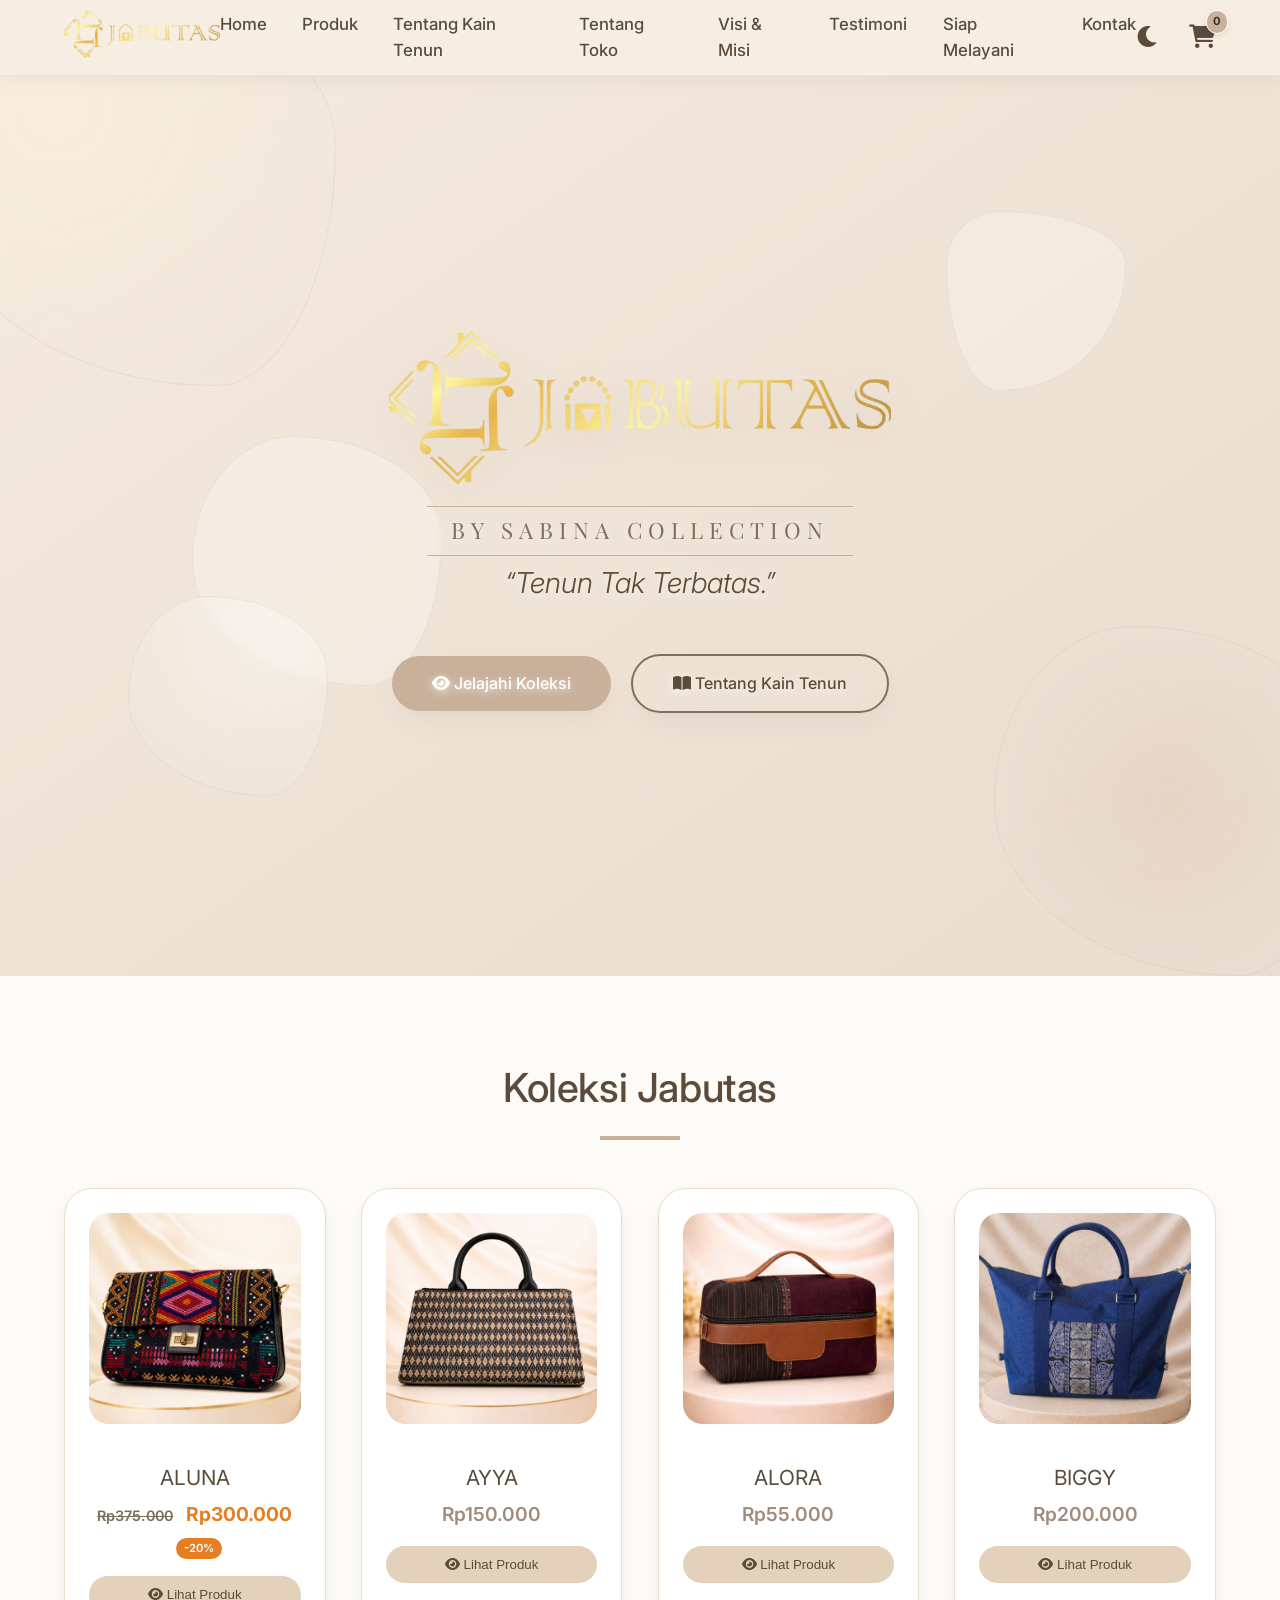
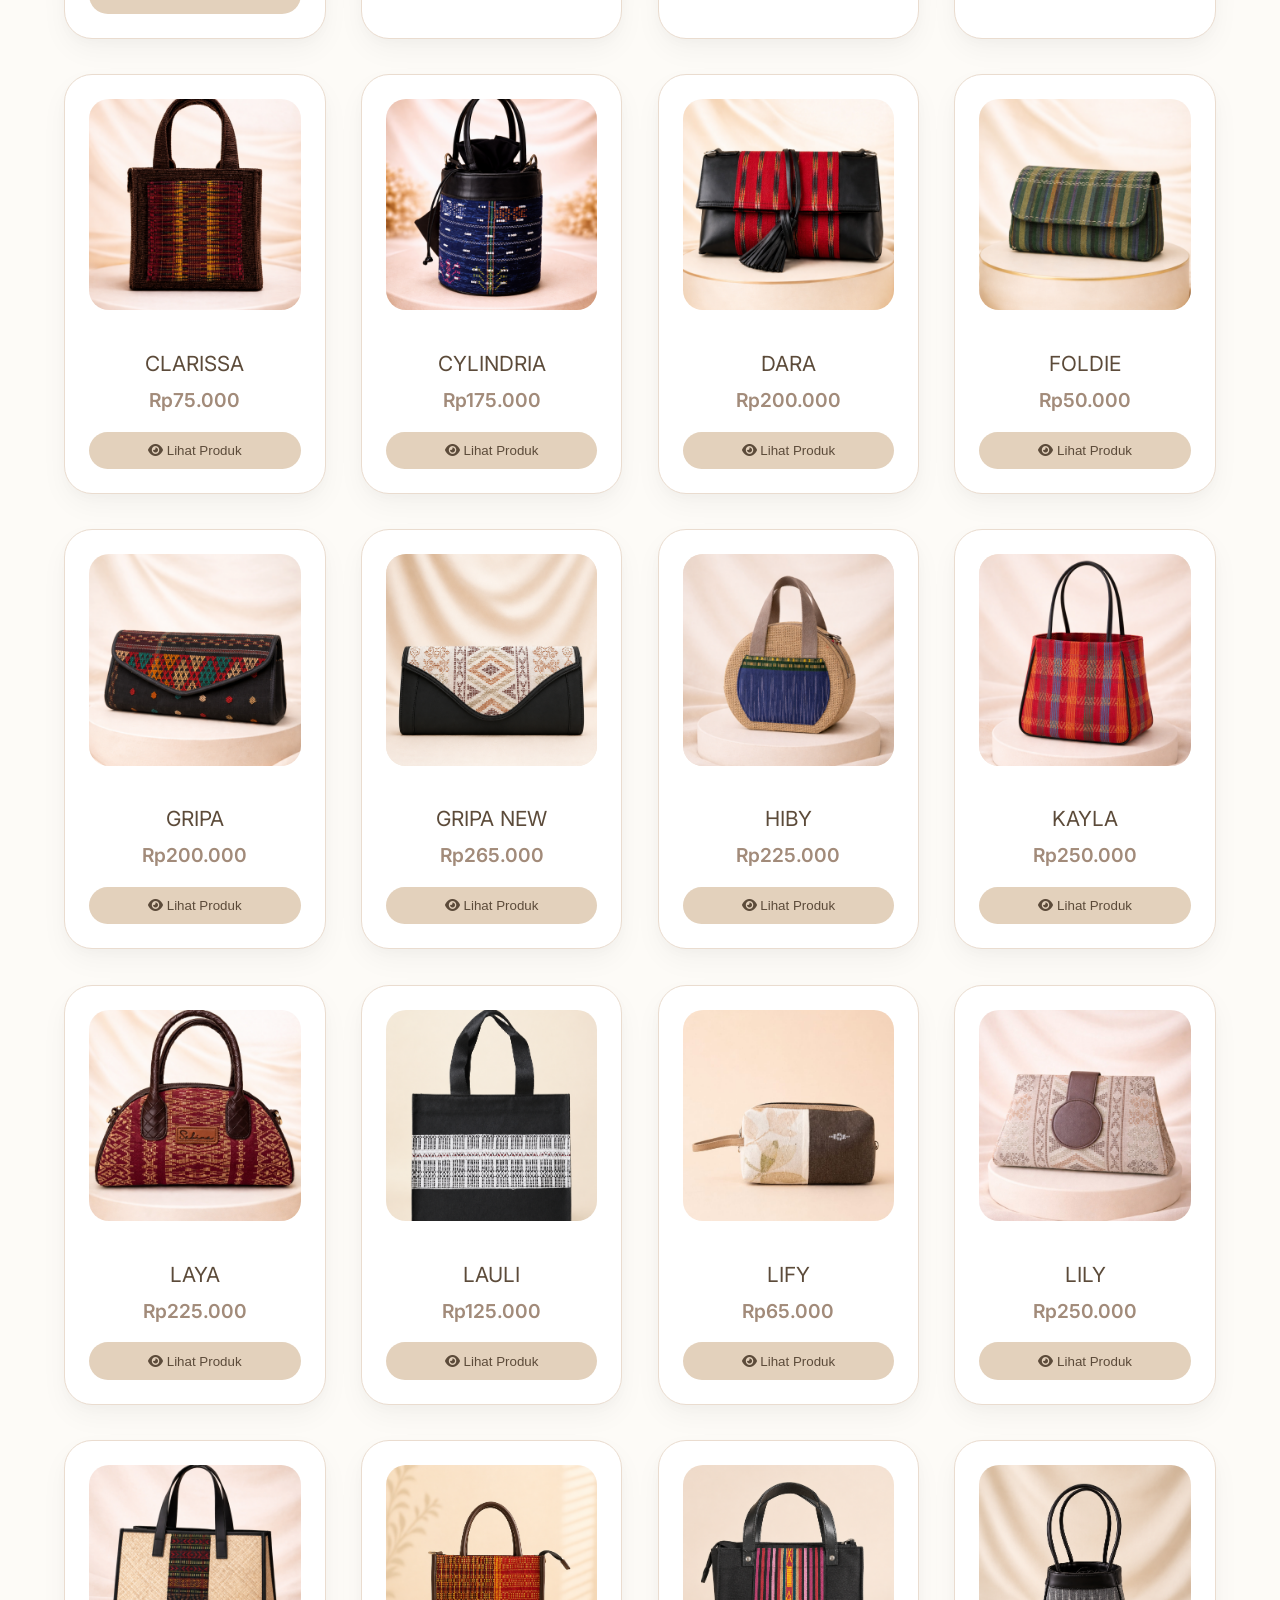
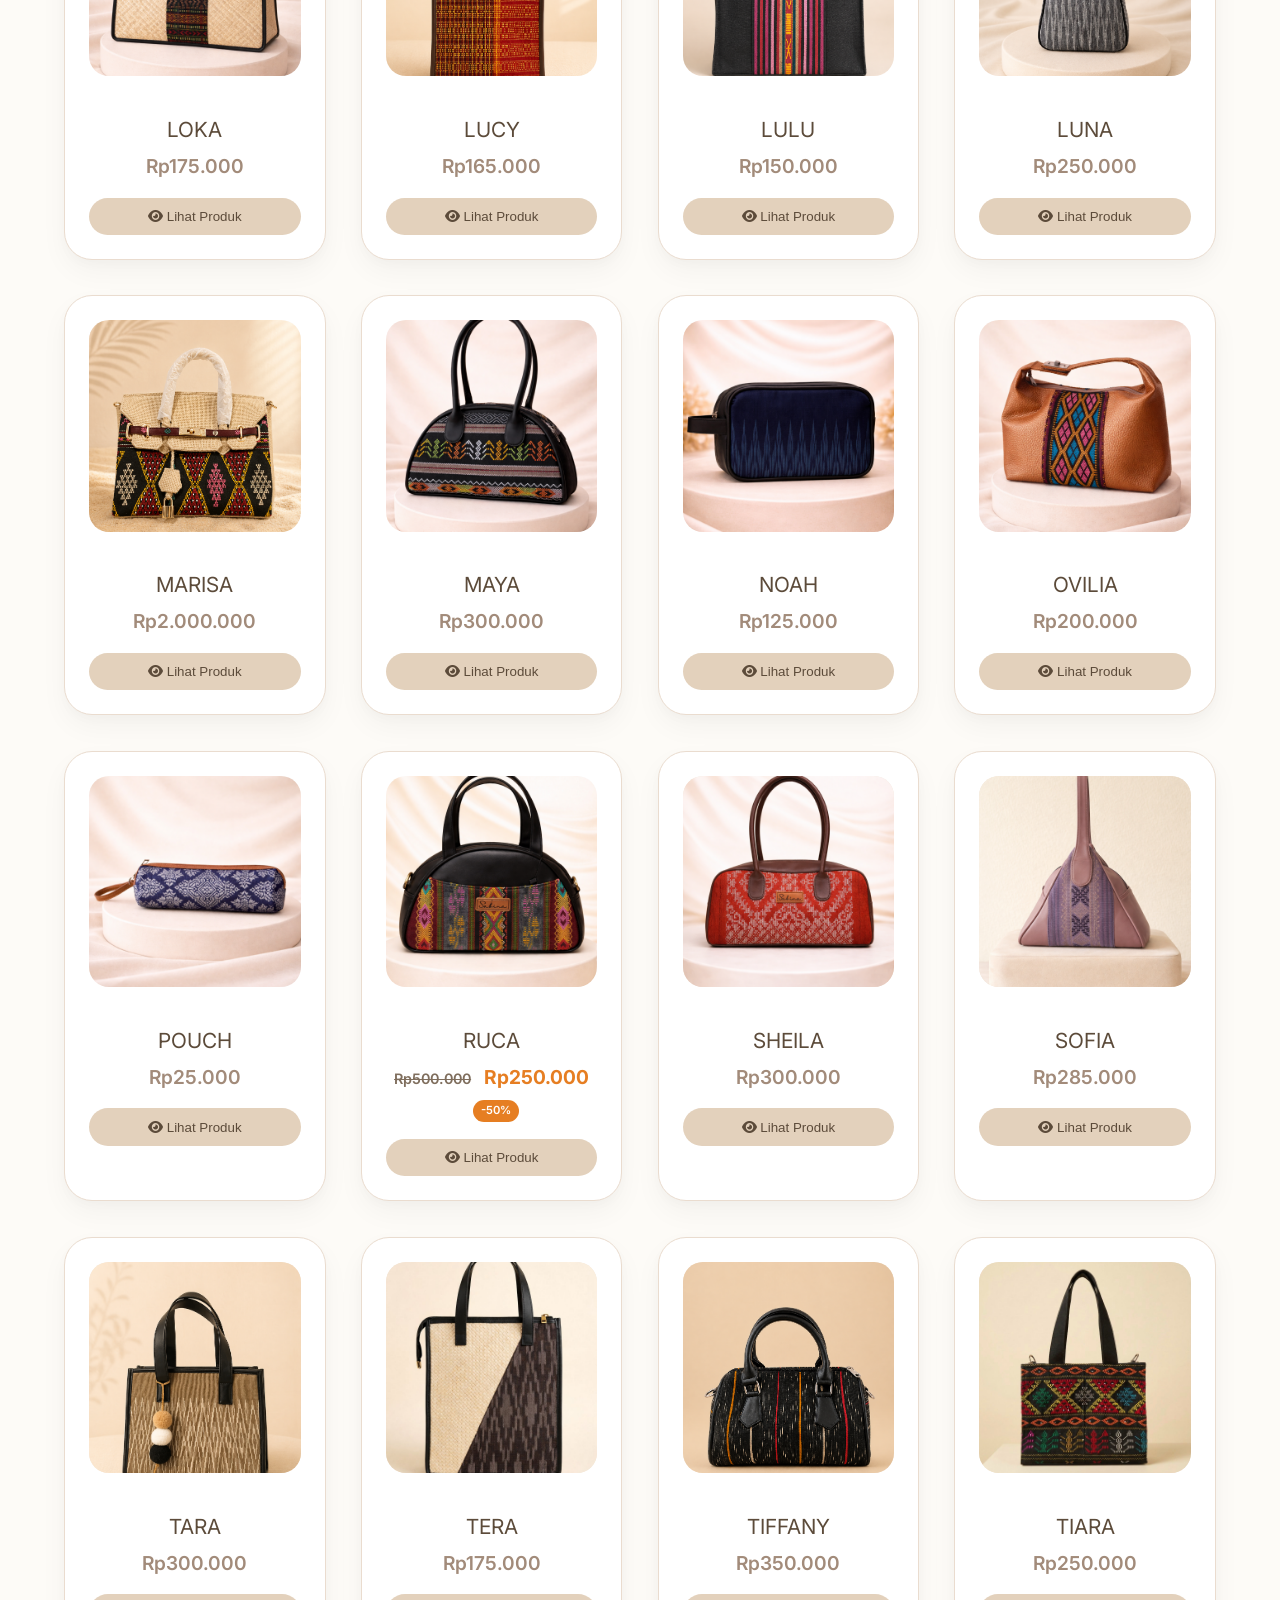
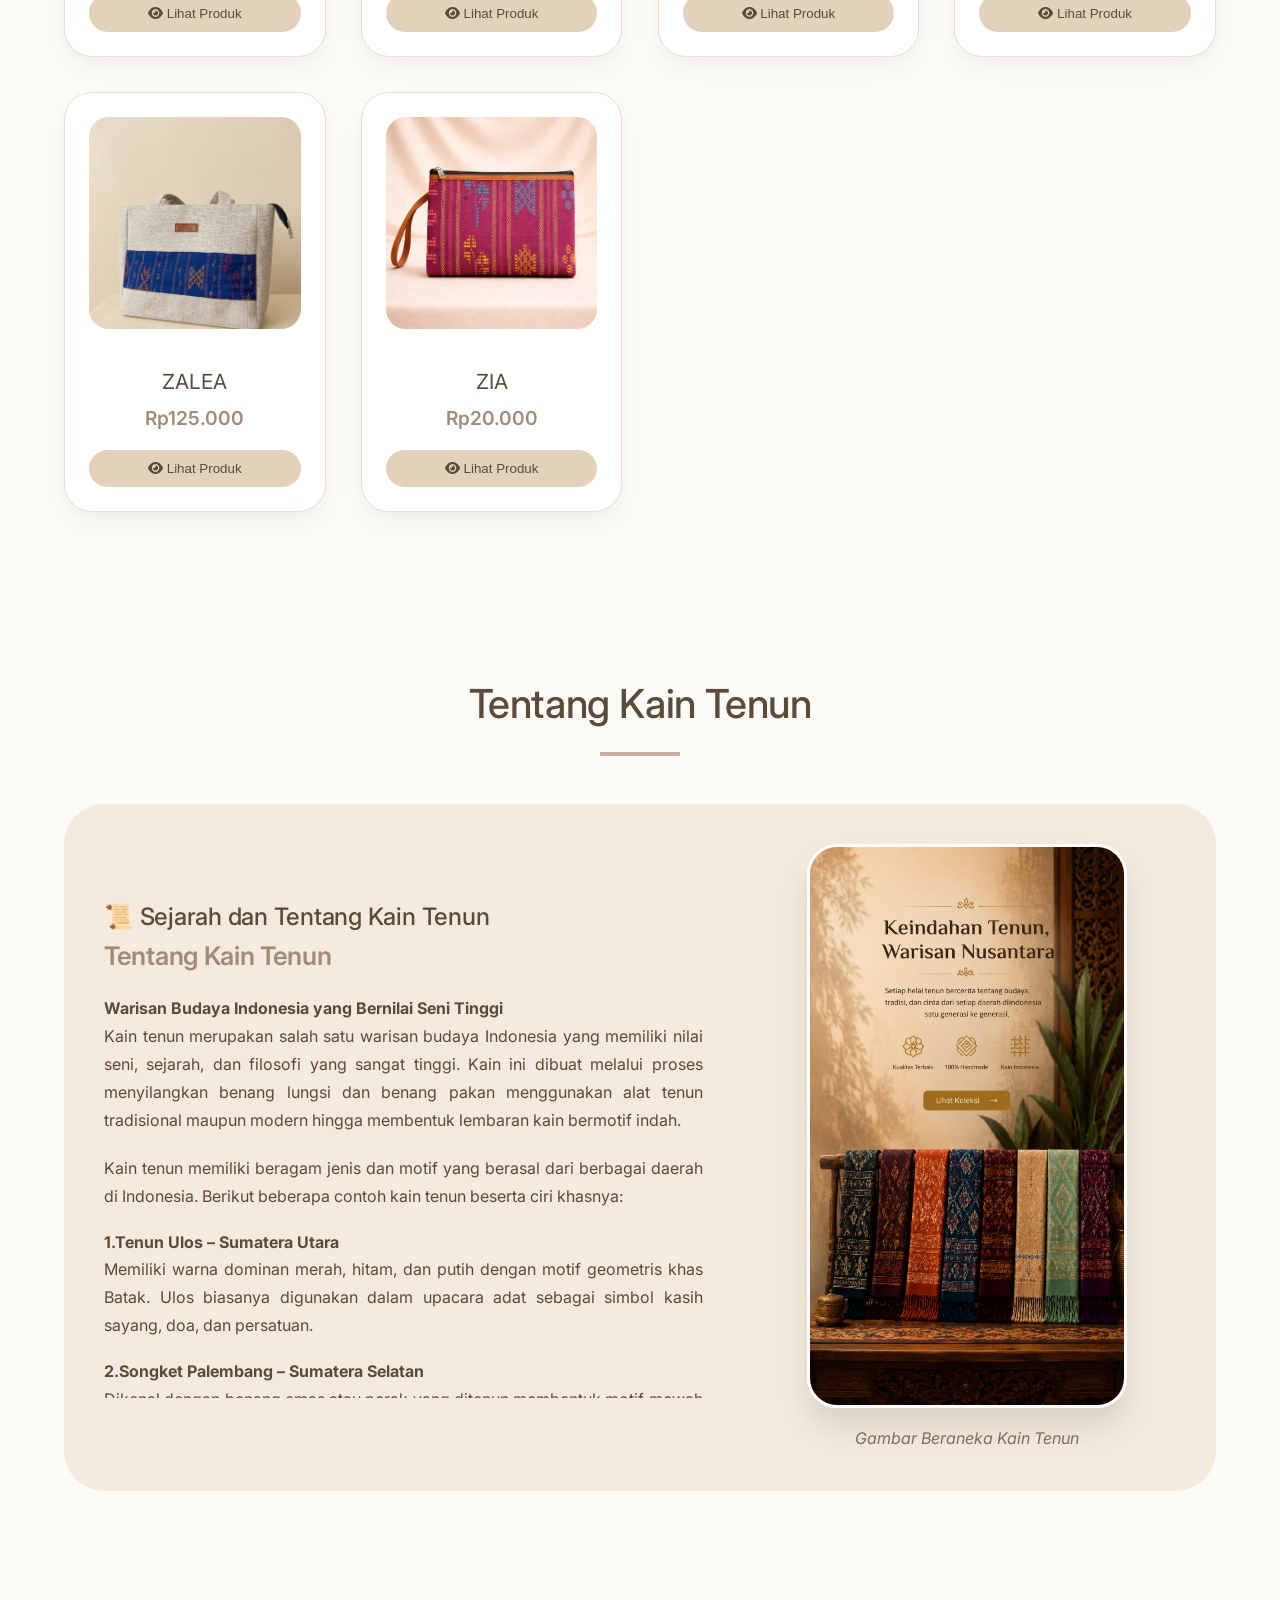
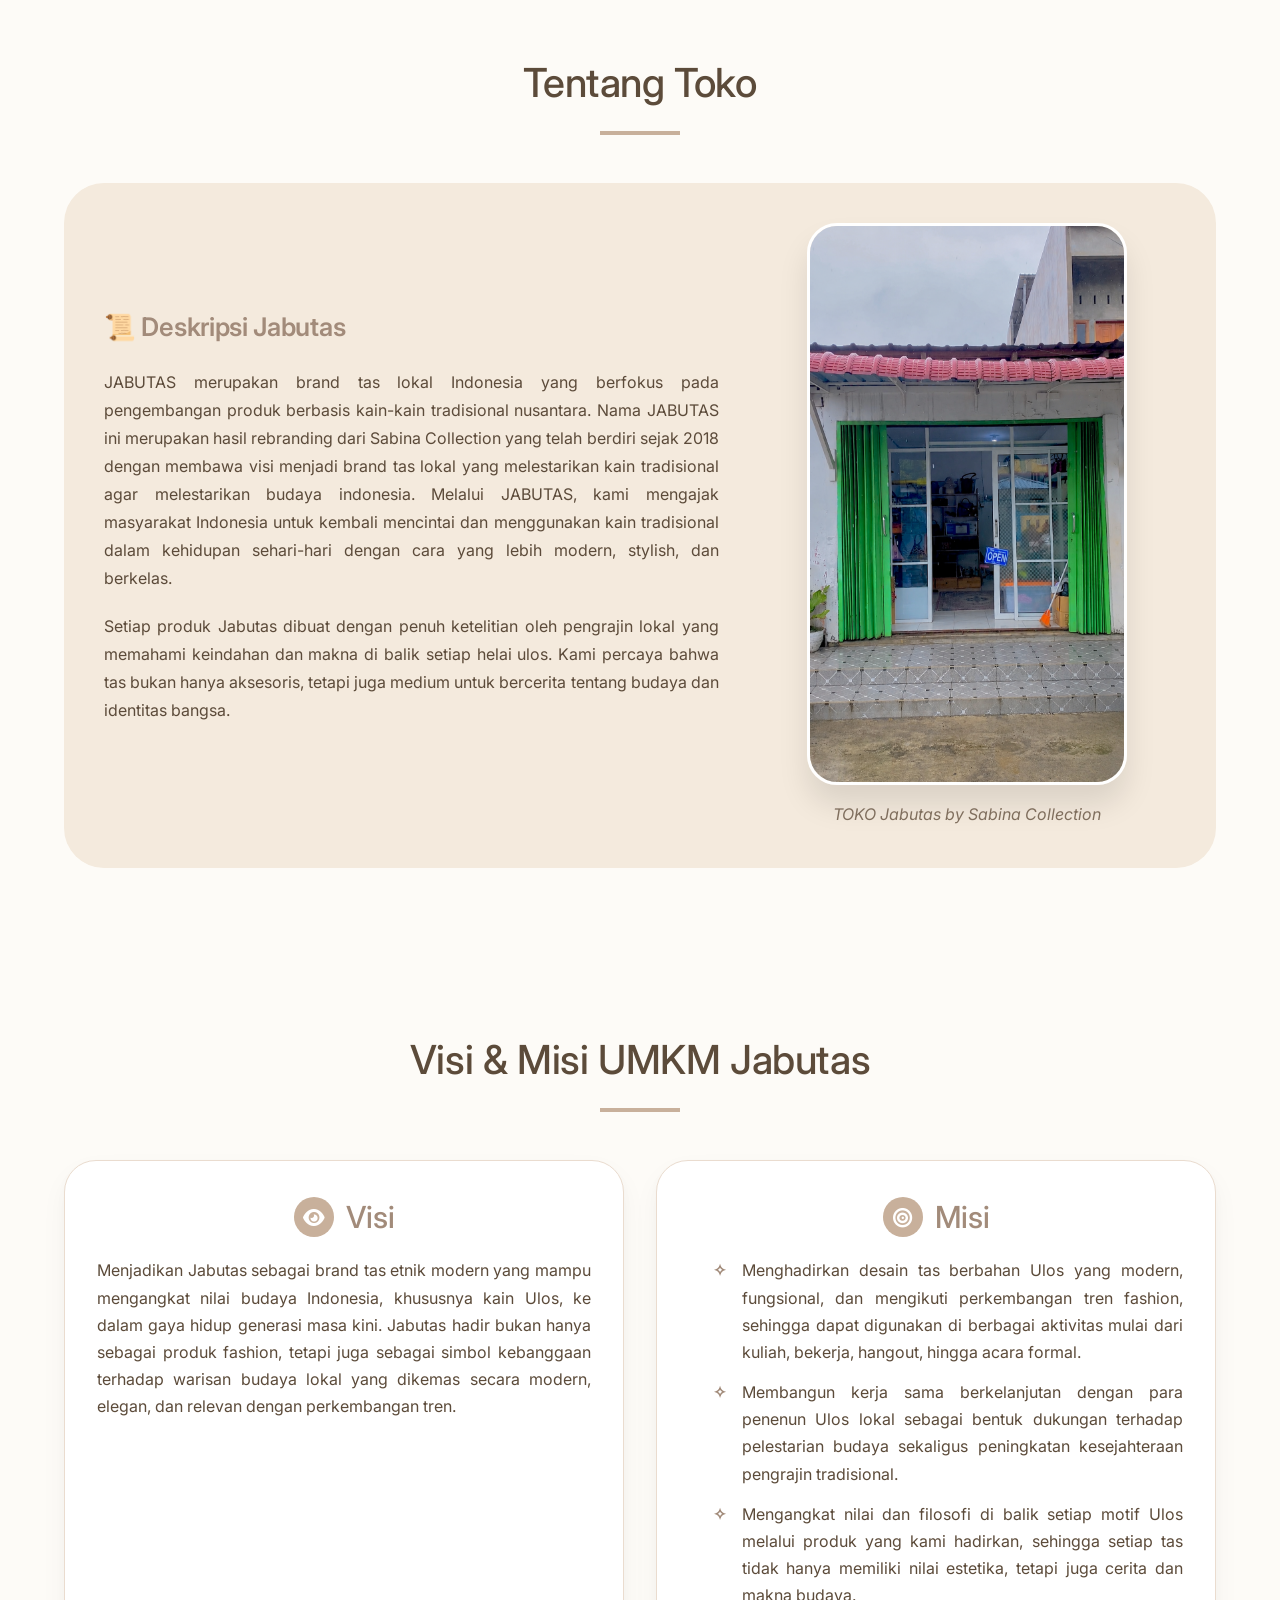
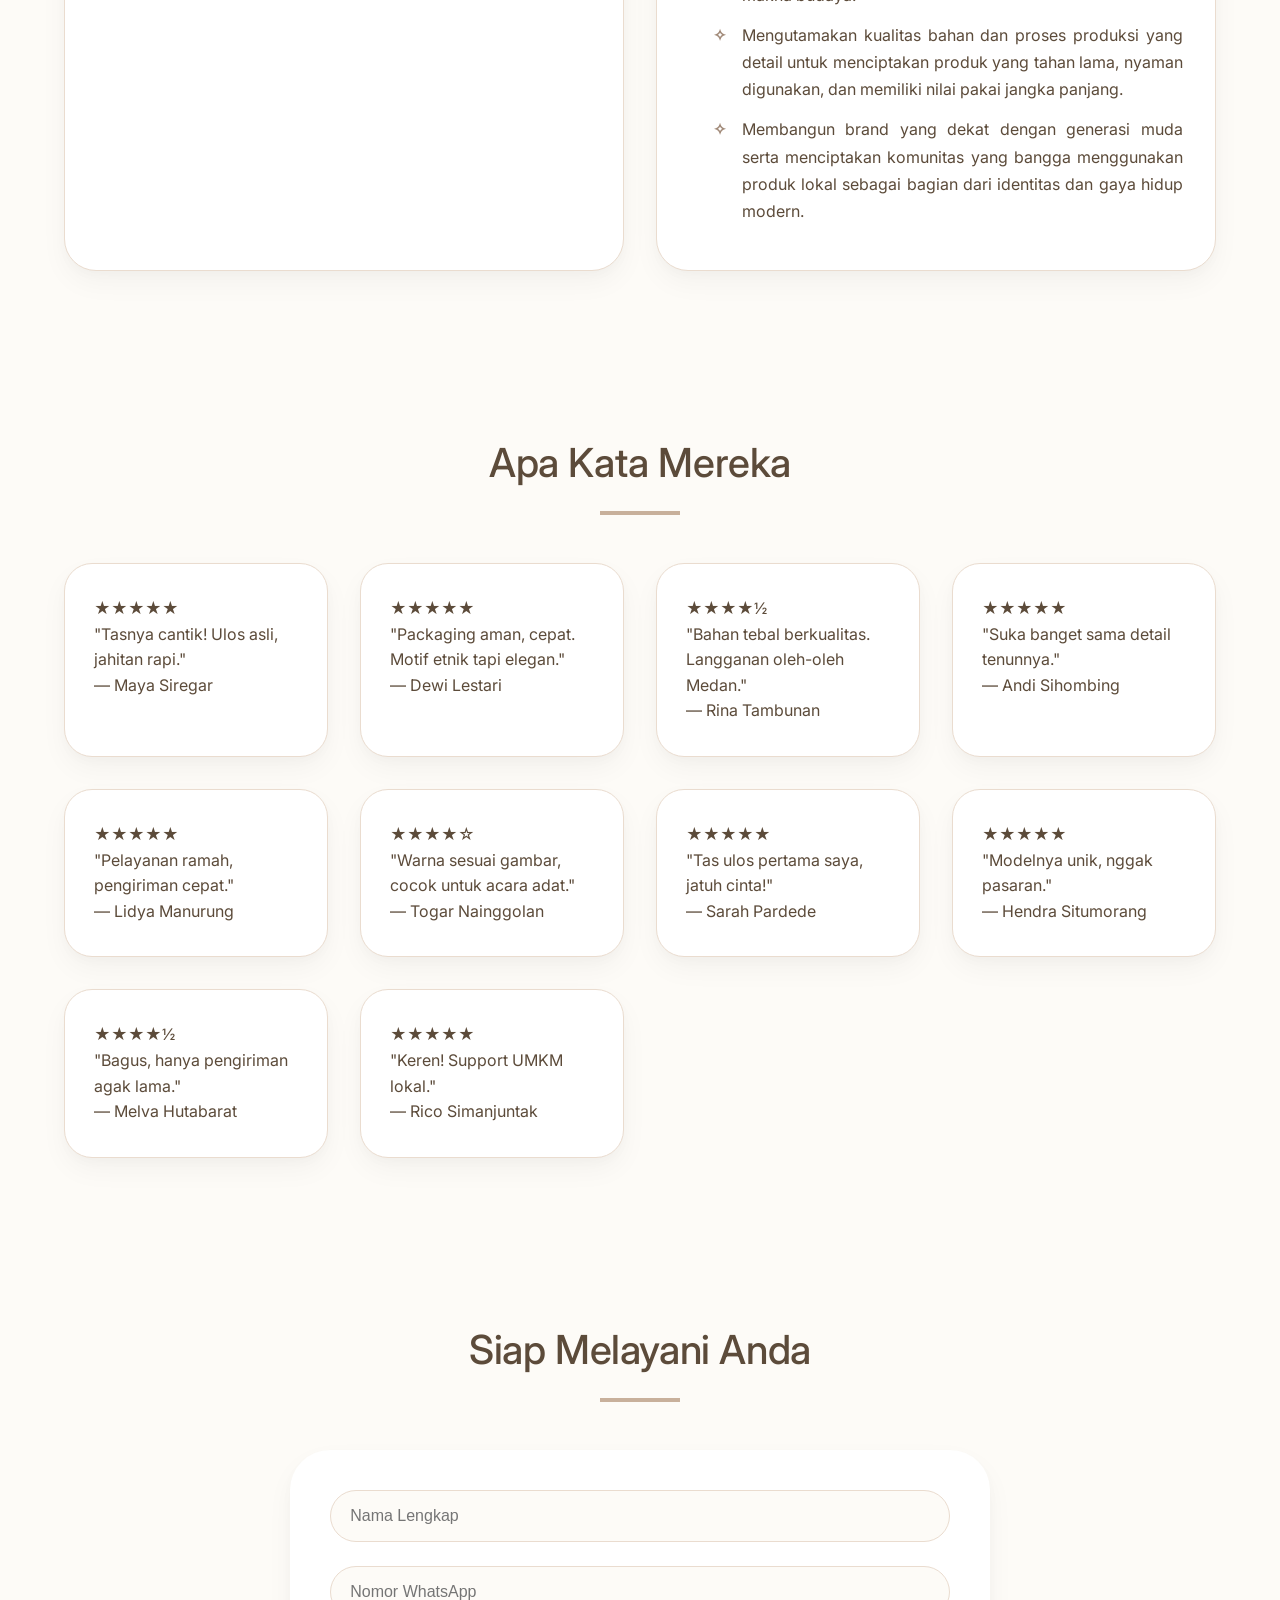
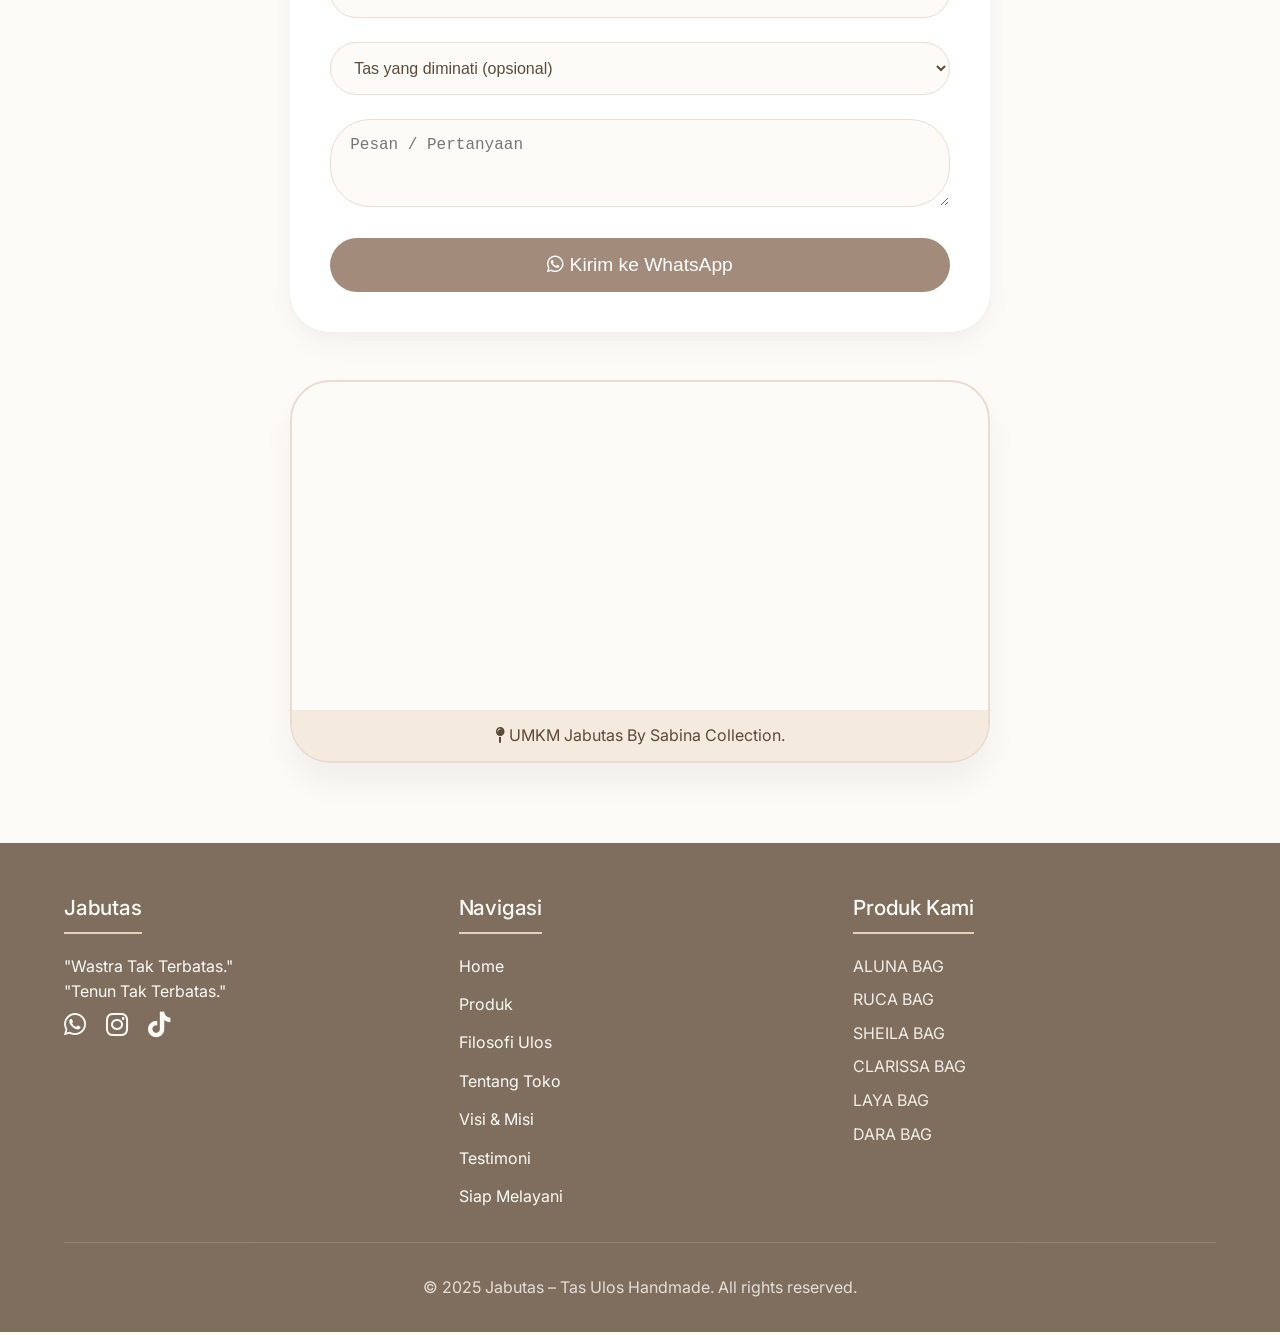
==== commit 8e2a6ed4: "perbaikan ke 2" ====
--- a/index.html
+++ b/index.html
@@ -17,7 +17,7 @@
     <ul class="nav-menu" id="navMenu">
         <li><a href="#home">Home</a></li>
         <li><a href="#produk">Produk</a></li>
-        <li><a href="#tentang">Filosofi Ulos</a></li>
+        <li><a href="#tentang">Tentang Kain Tenun</a></li>
         <li><a href="#toko">Tentang Toko</a></li>
         <li><a href="#visimisi">Visi & Misi</a></li>
         <li><a href="#rating">Testimoni</a></li>
@@ -77,7 +77,7 @@
         <p>“Tenun Tak Terbatas.”</p>
         <div>
             <a href="#produk" class="btn"><i class="fas fa-eye"></i> Jelajahi Koleksi</a>
-            <a href="#tentang" class="btn btn-outline"><i class="fas fa-book-open"></i> Filosofi Ulos</a>
+            <a href="#tentang" class="btn btn-outline"><i class="fas fa-book-open"></i> Tentang Kain Tenun</a>
         </div>
     </div>
 </section>
@@ -90,19 +90,52 @@
 
 <!-- FILOSOFI ULOS -->
 <section id="tentang" class="section">
-    <h2 class="section-title fade-in">Filosofi Kain Tenun</h2>
+    <h2 class="section-title fade-in">Tentang Kain Tenun</h2>
     <div class="warisan-flex fade-in">
         <div class="warisan-text ulos-heritage">
-            <h3>📜 Sejarah dan Filosofi Kain Tenun</h3>
-            <p>Ulos merupakan kain tenun tradisional yang berasal dari Suku Batak di Sumatera Utara yang memiliki nilai sejarah dan filosofi yang sangat dalam. Secara etimologis, kata “ulos” berarti kain yang digunakan untuk menyelimuti atau menghangatkan tubuh. Pada masa awal, ulos berfungsi sebagai pelindung dari suhu dingin di wilayah dataran tinggi sekitar Danau Toba. Dalam kehidupan masyarakat Batak dahulu, dikenal tiga sumber utama kehangatan, yaitu matahari, api, dan ulos. Namun karena matahari tidak selalu bersinar dan api tidak selalu tersedia, ulos menjadi sumber kehangatan yang paling dekat dengan manusia. Dari sinilah ulos berkembang dari sekadar kebutuhan fisik menjadi simbol yang sarat makna dalam kehidupan sosial dan spiritual.</p>
-            <p>Seiring perkembangan zaman, fungsi ulos meluas dan menjadi bagian penting dalam sistem adat Batak yang dikenal sebagai Dalihan Na Tolu, yaitu struktur kekerabatan yang mengatur hubungan antara hula-hula, dongan tubu, dan boru. Dalam setiap tahap kehidupan, ulos selalu hadir sebagai simbol yang mengikat hubungan tersebut. Pada peristiwa kelahiran, ulos diberikan sebagai doa agar bayi tumbuh sehat dan panjang umur. Dalam pernikahan, ulos menjadi lambang restu dan harapan akan kehidupan rumah tangga yang harmonis. Sementara dalam upacara kematian, ulos digunakan sebagai bentuk penghormatan terakhir sekaligus simbol perpisahan. Dengan demikian, ulos tidak hanya menjadi benda, tetapi juga media komunikasi nilai-nilai adat yang diwariskan secara turun-temurun.</p>
-            <p>Filosofi utama ulos terletak pada makna kehangatan, kasih sayang, dan perlindungan. Ulos tidak hanya menghangatkan tubuh secara fisik, tetapi juga melambangkan kehangatan batin berupa cinta, perhatian, dan dukungan dari keluarga maupun komunitas. Hal ini terlihat jelas dalam tradisi “mangulosi”, yaitu pemberian ulos kepada seseorang sebagai tanda berkat dan restu. Dalam praktiknya, mangulosi tidak dilakukan secara sembarangan, melainkan mengikuti aturan adat yang ketat, di mana pemberian ulos umumnya dilakukan oleh pihak yang memiliki kedudukan lebih tinggi kepada yang lebih rendah. Proses ini menegaskan bahwa ulos juga berfungsi sebagai simbol penghormatan dan keteraturan sosial dalam masyarakat Batak.</p>
-            <p>Selain itu, setiap jenis ulos memiliki makna filosofis yang berbeda, tergantung pada motif, warna, dan penggunaannya. Misalnya, Ulos Ragidup melambangkan kehidupan yang sejahtera dan kebahagiaan, Ulos Sibolang sering digunakan dalam suasana duka dan mencerminkan keteguhan hati, sementara Ulos Mangiring mengandung harapan akan kelangsungan keturunan. Motif seperti Bintang Maratur menggambarkan keteraturan dan keharmonisan dalam kehidupan keluarga. Warna-warna yang digunakan dalam ulos juga memiliki arti tersendiri, seperti merah yang melambangkan keberanian dan kekuatan, hitam yang mencerminkan kewibawaan dan keteguhan, serta putih yang melambangkan kesucian dan kejujuran.</p>
-            <p>Lebih dari itu, ulos juga memiliki nilai spiritual yang kuat. Dalam kepercayaan tradisional masyarakat Batak, ulos dipercaya mengandung doa dan energi positif dari pembuat serta pemberinya. Oleh karena itu, ulos sering dianggap sebagai simbol perlindungan dan berkat dalam kehidupan. Hingga saat ini, meskipun ulos telah berkembang menjadi bagian dari industri kreatif seperti fashion dan produk modern lainnya, nilai-nilai filosofis yang terkandung di dalamnya tetap menjadi inti yang tidak terpisahkan. Ulos bukan sekadar kain, melainkan representasi identitas budaya, media penyampai kasih, serta warisan leluhur yang terus hidup dan relevan di tengah perubahan zaman.</p>
+            <h1>📜 Sejarah dan Tentang Kain Tenun</h1>
+            <h3>Tentang Kain Tenun</h3>
+<h4>Warisan Budaya Indonesia yang Bernilai Seni Tinggi</h4>
+
+<p>Kain tenun merupakan salah satu warisan budaya Indonesia yang memiliki nilai seni, sejarah, dan filosofi yang sangat tinggi. Kain ini dibuat melalui proses menyilangkan benang lungsi dan benang pakan menggunakan alat tenun tradisional maupun modern hingga membentuk lembaran kain bermotif indah.</p>
+
+<p>Kain tenun memiliki beragam jenis dan motif yang berasal dari berbagai daerah di Indonesia. Berikut beberapa contoh kain tenun beserta ciri khasnya:</p>
+
+<h4>1.Tenun Ulos – Sumatera Utara</h4>
+<p>Memiliki warna dominan merah, hitam, dan putih dengan motif geometris khas Batak. Ulos biasanya digunakan dalam upacara adat sebagai simbol kasih sayang, doa, dan persatuan.</p>
+
+<h4>2.Songket Palembang – Sumatera Selatan</h4>
+<p>Dikenal dengan benang emas atau perak yang ditenun membentuk motif mewah dan elegan. Songket sering dipakai pada acara pernikahan dan upacara adat.</p>
+
+<h4>3.Tenun Ikat – Nusa Tenggara Timur</h4>
+<p>Menggunakan teknik ikat benang sebelum ditenun sehingga menghasilkan motif etnik yang unik dan penuh filosofi budaya.</p>
+
+<h4>4.Tenun Troso – Jepara</h4>
+<p>Memiliki motif modern dengan warna yang beragam. Banyak digunakan untuk fashion seperti baju, tas, dan aksesoris.</p>
+
+<h4>5.Tenun Endek – Bali</h4>
+<p>Memiliki motif artistik dan warna cerah yang sering digunakan dalam pakaian adat maupun busana modern.</p>
+
+<h4>6.Tenun Gringsing – Bali</h4>
+<p>Salah satu kain tenun langka yang dibuat dengan teknik double ikat dan dipercaya memiliki nilai spiritual serta pelindung dari hal buruk.</p>
+
+<h4>7.Tenun Dayak – Kalimantan</h4>
+<p>Memiliki motif alam dan budaya suku Dayak seperti burung enggang, tumbuhan, dan ukiran tradisional dengan warna-warna tegas.</p>
+
+<h4>8.Tenun Sasak – Lombok</h4>
+<p>Dibuat secara tradisional oleh masyarakat Sasak dengan motif sederhana namun elegan, sering dijadikan syal, sarung, dan kain dekorasi.</p>
+
+<p>Setiap daerah di Indonesia memiliki ciri khas tenun yang berbeda, mulai dari motif, warna, teknik pembuatan, hingga makna filosofinya. Keunikan tersebut menjadikan kain tenun tidak hanya sebagai bahan pakaian, tetapi juga simbol identitas budaya dan kebanggaan masyarakat.</p>
+
+<h1>Sejarah Kain Tenun</h1>
+
+<p>Tradisi menenun telah ada sejak ratusan bahkan ribuan tahun lalu dan diwariskan secara turun-temurun. Di Indonesia, kain tenun berkembang di berbagai daerah seperti Sumatera, Kalimantan, Sulawesi, Bali, hingga Nusa Tenggara.</p>
+
+<p>Kain tenun dahulu digunakan dalam berbagai kegiatan adat, upacara tradisional, simbol status sosial, hingga perlengkapan penting dalam kehidupan masyarakat. Hingga saat ini, kain tenun tetap menjadi bagian penting dari budaya Indonesia.</p>           
         </div>
         <div class="warisan-image">
-            <img src="GambarUlos.jpg" alt="Tenun Ulos tradisional" loading="lazy">
-            <p style="margin-top: 10px; font-style:italic; color:var(--text-secondary);">Pengrajin Ulos Batak</p>
+            <img src="GambarKainTenun.png" alt="Tenun Ulos tradisional" loading="lazy">
+            <p style="margin-top: 10px; font-style:italic; color:var(--text-secondary);">Gambar Beraneka Kain Tenun</p>
         </div>
     </div>
 </section>
@@ -117,7 +150,7 @@
             <p>Setiap produk Jabutas dibuat dengan penuh ketelitian oleh pengrajin lokal yang memahami keindahan dan makna di balik setiap helai ulos. Kami percaya bahwa tas bukan hanya aksesoris, tetapi juga medium untuk bercerita tentang budaya dan identitas bangsa.</p>
         </div>
         <div class="warisan-image">
-            <img src="toko.jpeg" alt="Suasana Toko Jabutas" loading="lazy">
+            <img src="GambarToko.png" alt="Suasana Toko Jabutas" loading="lazy">
             <p style="margin-top: 10px; font-style:italic; color:var(--text-secondary);">TOKO Jabutas by Sabina Collection</p>
         </div>
     </div>
